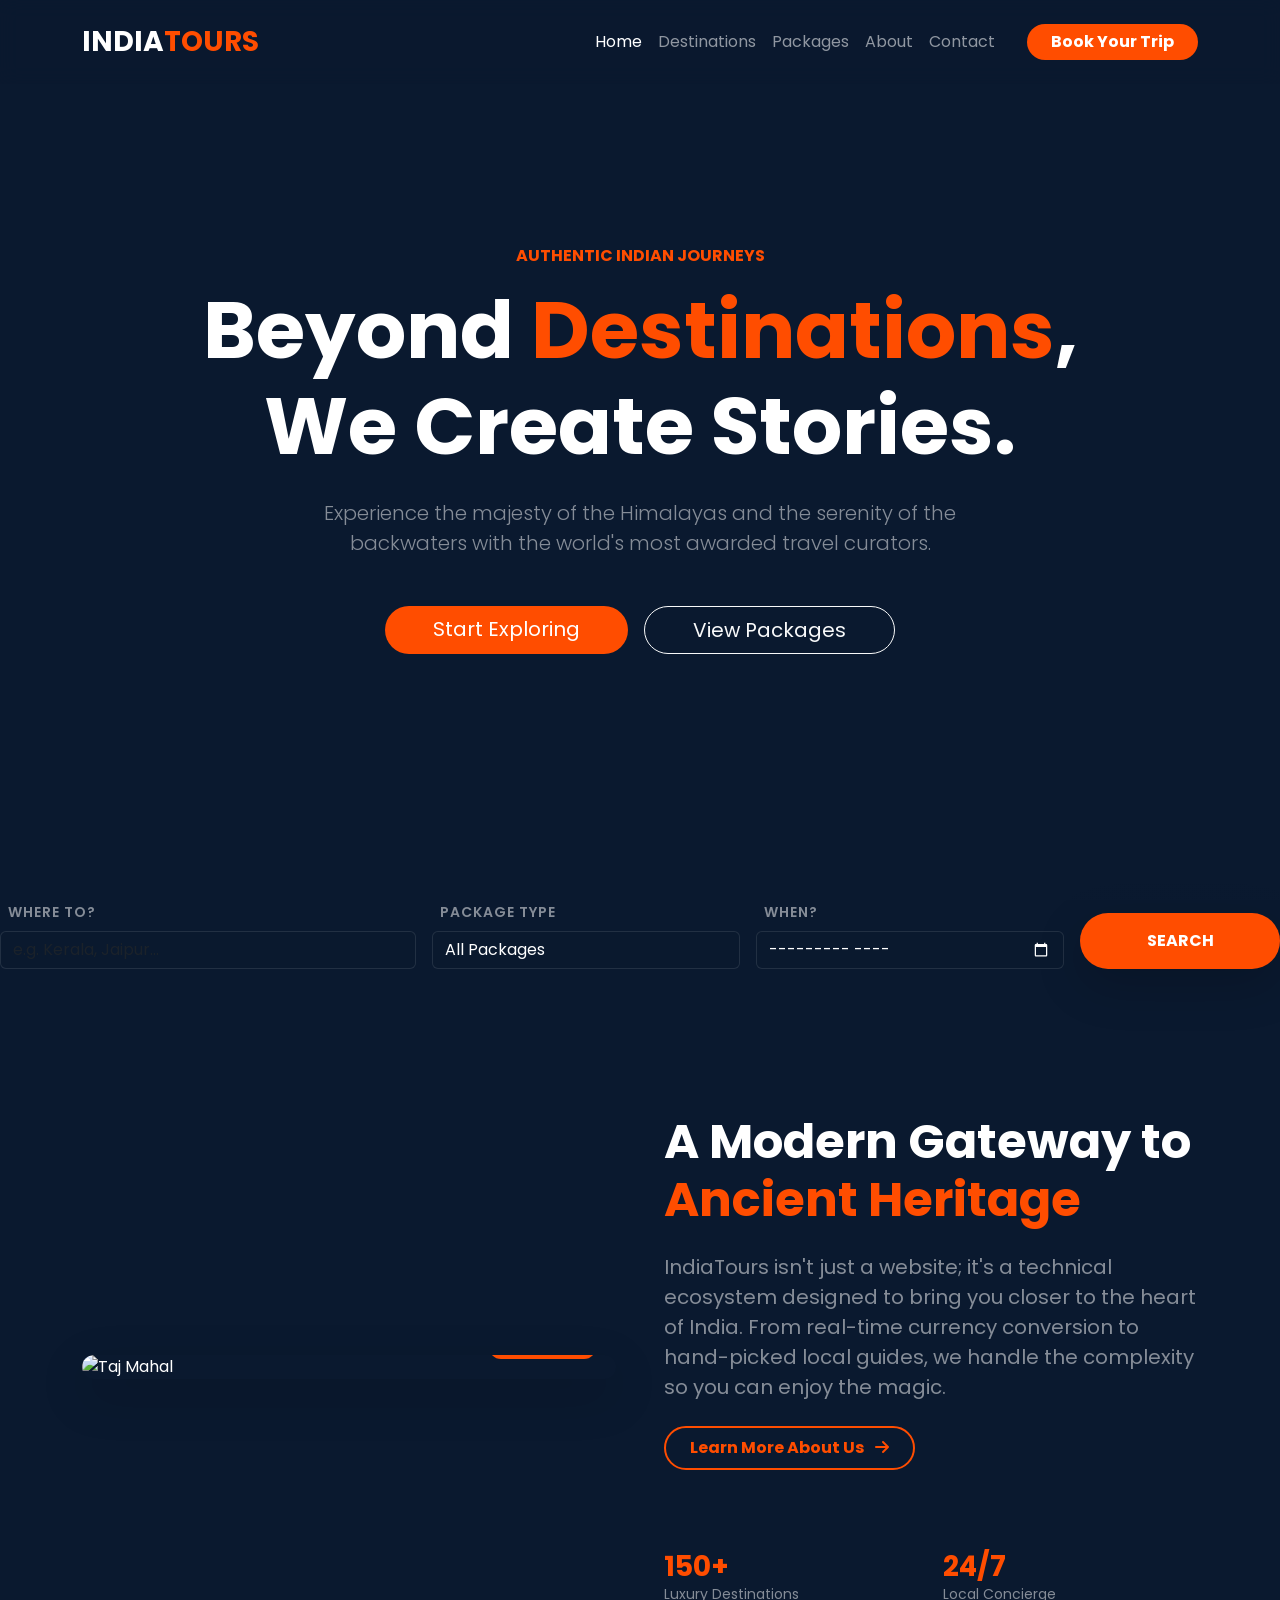
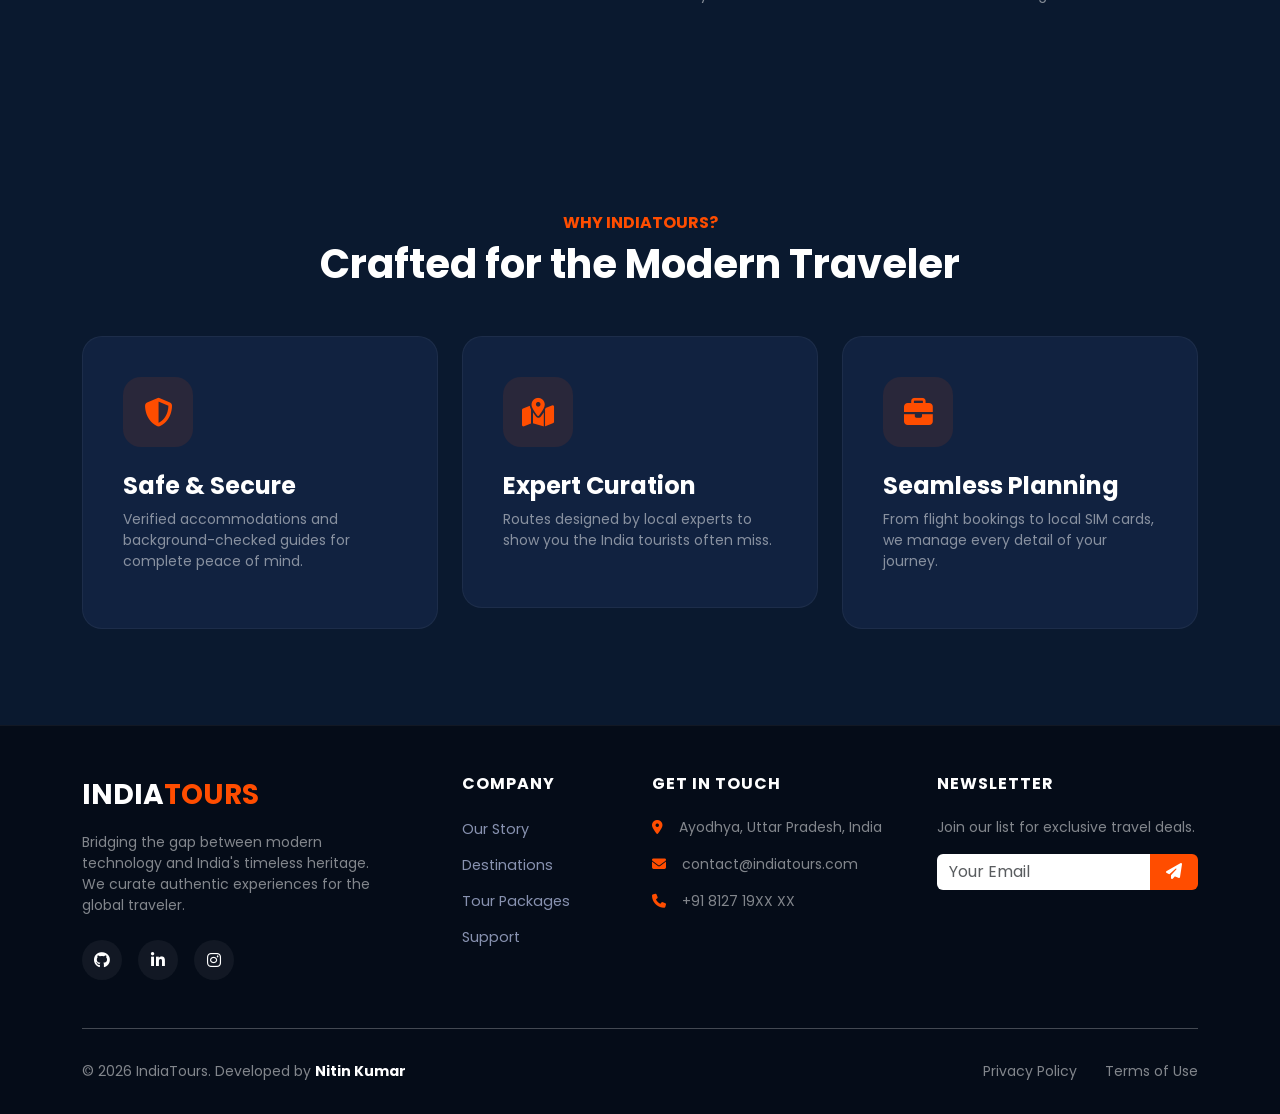
==== index.html @ 4d45d9b5 "Add files via upload" ====
<!DOCTYPE html>
<html lang="en">
<head>
    <meta charset="UTF-8">
    <meta name="viewport" content="width=device-width, initial-scale=1.0">
    <title>IndiaTours | Premium Travel Experiences</title>

    <link href="https://fonts.googleapis.com/css2?family=Poppins:wght@300;400;500;600;700&display=swap" rel="stylesheet">
    <link href="https://cdn.jsdelivr.net/npm/bootstrap@5.3.2/dist/css/bootstrap.min.css" rel="stylesheet">
    <link rel="stylesheet" href="https://cdnjs.cloudflare.com/ajax/libs/font-awesome/6.4.0/css/all.min.css">
    
    <style>
        :root {
            --navy-dark: #0a192f;
            --navy-slate: #112240;
            --orange-primary: #ff4d00;
            --text-dim: #3eac07;
        }

        body { font-family: 'Poppins', sans-serif; background-color: var(--navy-dark); color: white; overflow-x: hidden; }

        /* --- HERO SECTION REINVENTED --- */
        .hero-master {
            height: 100vh;
            background: linear-gradient(rgba(10, 25, 47, 0.7), rgba(10, 25, 47, 0.8)), 
                        url('https://images.unsplash.com/photo-1548013146-72479768bbaa?auto=format&fit=crop&w=1920&q=80') center/cover no-repeat;
            display: flex;
            align-items: center;
            position: relative;
        }

        .hero-content { z-index: 2; }
        
        .text-orange { color: var(--orange-primary) !important; }

        /* Better visibility for search text */
.search-hub input, .search-hub select {
    background: rgba(10, 25, 47, 0.8) !important;
    border: 1px solid rgba(255, 255, 255, 0.1) !important;
    color: white !important; /* Fixed the red text from previous version */
    transition: 0.3s ease;
}

.search-hub input:focus, .search-hub select:focus {
    background: var(--navy-dark) !important;
    border-color: var(--orange-primary) !important;
    box-shadow: 0 0 15px rgba(255, 77, 0, 0.2);
    outline: none;
}

/* Custom styling for the month picker icon (Chrome/Edge) */
input[type="month"]::-webkit-calendar-picker-indicator {
    filter: invert(1); /* Makes the calendar icon white */
    cursor: pointer;
}

.search-hub label {
    font-weight: 600;
    letter-spacing: 1px;
    text-transform: uppercase;
}

        /* --- INTERACTIVE CARDS --- */
        .feature-card {
            background: var(--navy-slate);
            border: 1px solid rgba(255, 255, 255, 0.05);
            border-radius: 20px;
            padding: 40px;
            transition: all 0.4s cubic-bezier(0.175, 0.885, 0.32, 1.275);
            cursor: pointer;
        }

        .feature-card:hover {
            transform: translateY(-15px);
            border-color: var(--orange-primary);
            box-shadow: 0 20px 40px rgba(0,0,0,0.3);
        }

        .icon-box {
            width: 70px; height: 70px;
            background: rgba(255, 77, 0, 0.1);
            color: var(--orange-primary);
            border-radius: 18px;
            display: flex;
            align-items: center;
            justify-content: center;
            font-size: 1.8rem;
            margin-bottom: 25px;
        }

        /* --- IMAGE MASK EFFECT --- */
        .styled-image-container {
            position: relative;
            border-radius: 30px;
            overflow: hidden;
        }
        
        .styled-image-container img {
            transition: 0.6s ease;
        }
        
        .styled-image-container:hover img {
            transform: scale(1.1);
        }

        .experience-badge {
            position: absolute;
            bottom: 20px;
            right: 20px;
            background: var(--orange-primary);
            padding: 10px 20px;
            border-radius: 12px;
            font-weight: 600;
            font-size: 0.9rem;
        }

        /* --- BUTTON CUSTOMIZATION --- */
        .btn-orange {
            background: var(--orange-primary);
            color: white;
            border: none;
            transition: 0.3s;
        }
        .btn-orange:hover {
            background: #e64500;
            transform: scale(1.05);
            color: white;
        }

        /* Animations */
        [data-reveal] {
            opacity: 0;
            transform: translateY(30px);
            transition: 1s all ease;
        }
        [data-reveal].active {
            opacity: 1;
            transform: translateY(0);
        }
    </style>
</head>

<body>

    <nav class="navbar navbar-expand-lg fixed-top navbar-dark py-3" style="background: rgba(10, 25, 47, 0.9); backdrop-filter: blur(10px);">
        <div class="container">
            <a class="navbar-brand fw-bold fs-3" href="index.html">
                INDIA<span class="text-orange">TOURS</span>
            </a>
            <button class="navbar-toggler shadow-none border-0" type="button" data-bs-toggle="collapse" data-bs-target="#navContent">
                <span class="navbar-toggler-icon"></span>
            </button>
            <div class="collapse navbar-collapse" id="navContent">
                <ul class="navbar-nav ms-auto align-items-center">
                    <li class="nav-item"><a class="nav-link active" href="index.html">Home</a></li>
                    <li class="nav-item"><a class="nav-link" href="destinations.html">Destinations</a></li>
                    <li class="nav-item"><a class="nav-link" href="packages.html">Packages</a></li>
                    <li class="nav-item"><a class="nav-link" href="about.html">About</a></li>
                    <li class="nav-item"><a class="nav-link" href="contact.html">Contact</a></li>
                    <li class="nav-item ms-lg-4">
                        <a class="btn btn-orange px-4 rounded-pill fw-bold" href="booking.html">Book Your Trip</a>
                    </li>
                </ul>
            </div>
        </div>
    </nav>

    <header class="hero-master">
        <div class="container hero-content text-center">
            <h6 class="text-orange fw-bold text-uppercase ls-3 mb-3">Authentic Indian Journeys</h6>
            <h1 class="display-1 fw-bold mb-4">Beyond <span class="text-orange">Destinations</span>,<br>We Create Stories.</h1>
            <p class="lead text-white-50 mx-auto mb-5" style="max-width: 700px;">Experience the majesty of the Himalayas and the serenity of the backwaters with the world's most awarded travel curators.</p>
            <div class="d-flex justify-content-center gap-3">
                <a href="destinations.html" class="btn btn-orange btn-lg px-5 rounded-pill">Start Exploring</a>
                <a href="packages.html" class="btn btn-outline-light btn-lg px-5 rounded-pill">View Packages</a>
            </div>
        </div>
    </header>

    <div class="search-hub">
    <div class="row g-3 align-items-end">
        <div class="col-lg-4">
            <label class="small text-white-50 mb-2 ms-2">WHERE TO?</label>
            <input type="text" id="searchDest" class="form-control" placeholder="e.g. Kerala, Jaipur...">
        </div>
        <div class="col-lg-3">
            <label class="small text-white-50 mb-2 ms-2">PACKAGE TYPE</label>
            <select id="searchPackage" class="form-select">
                <option value="all">All Packages</option>
                <option value="luxury">Luxury Wellness</option>
                <option value="adventure">Adventure Trek</option>
                <option value="heritage">Heritage Tour</option>
            </select>
        </div>
        <div class="col-lg-3">
            <label class="small text-white-50 mb-2 ms-2">WHEN?</label>
            <input type="month" id="searchDate" class="form-control">
        </div>
        <div class="col-lg-2">
            <button id="searchBtn" class="btn btn-orange w-100 py-3 rounded-pill fw-bold shadow-lg">
                <span id="btnText">SEARCH</span>
                <span id="btnLoader" class="spinner-border spinner-border-sm d-none"></span>
            </button>
        </div>
    </div>
</div>

    <section id="explore" class="py-5 mt-5">
        <div class="container py-lg-5">
            <div class="row align-items-center g-5">
                <div class="col-lg-6" data-reveal>
                    <div class="styled-image-container shadow-lg">
                        <img src="https://images.unsplash.com/photo-1524492412937-b28074a5d7da?auto=format&fit=crop&w=800&q=80" class="img-fluid" alt="Taj Mahal">
                        <div class="experience-badge">Est. 2026</div>
                    </div>
                </div>
                <div class="col-lg-6" data-reveal>
                    <h2 class="display-5 fw-bold mb-4">A Modern Gateway to <br><span class="text-orange">Ancient Heritage</span></h2>
                    <p class="text-white-50 fs-5 mb-4 leading-relaxed">IndiaTours isn't just a website; it's a technical ecosystem designed to bring you closer to the heart of India. From real-time currency conversion to hand-picked local guides, we handle the complexity so you can enjoy the magic.</p>
                    
                    <a href="about.html" class="btn btn-outline-orange px-4 py-2 rounded-pill mb-5 fw-bold" style="border: 2px solid var(--orange-primary); color: var(--orange-primary); text-decoration: none; transition: 0.3s;">
                        Learn More About Us <i class="fa-solid fa-arrow-right ms-2"></i>
                    </a>

                    <div class="row g-4 mt-2">
                        <div class="col-6">
                            <h3 class="text-orange fw-bold mb-0">150+</h3>
                            <p class="small text-white-50">Luxury Destinations</p>
                        </div>
                        <div class="col-6">
                            <h3 class="text-orange fw-bold mb-0">24/7</h3>
                            <p class="small text-white-50">Local Concierge</p>
                        </div>
                    </div>
                </div>
            </div>
        </div>
    </section>

    <section class="py-5 bg-navy-slate">
        <div class="container py-lg-5">
            <div class="text-center mb-5" data-reveal>
                <h6 class="text-orange fw-bold text-uppercase">Why IndiaTours?</h6>
                <h2 class="display-6 fw-bold">Crafted for the Modern Traveler</h2>
            </div>
            <div class="row g-4">
                <div class="col-md-4" data-reveal>
                    <div class="feature-card">
                        <div class="icon-box"><i class="fa-solid fa-shield-halved"></i></div>
                        <h4 class="fw-bold">Safe & Secure</h4>
                        <p class="text-white-50 small">Verified accommodations and background-checked guides for complete peace of mind.</p>
                    </div>
                </div>
                <div class="col-md-4" data-reveal>
                    <div class="feature-card">
                        <div class="icon-box"><i class="fa-solid fa-map-location-dot"></i></div>
                        <h4 class="fw-bold">Expert Curation</h4>
                        <p class="text-white-50 small">Routes designed by local experts to show you the India tourists often miss.</p>
                    </div>
                </div>
                <div class="col-md-4" data-reveal>
                    <div class="feature-card">
                        <div class="icon-box"><i class="fa-solid fa-briefcase"></i></div>
                        <h4 class="fw-bold">Seamless Planning</h4>
                        <p class="text-white-50 small">From flight bookings to local SIM cards, we manage every detail of your journey.</p>
                    </div>
                </div>
            </div>
        </div>
    </section>

    <footer class="pt-5 pb-3" style="background: #050c18; border-top: 1px solid rgba(255,255,255,0.05);">
        <div class="container">
            <div class="row g-4 mb-5">
                <div class="col-lg-4 col-md-6">
                    <a class="navbar-brand fw-bold fs-3 text-white mb-3 d-block" href="index.html">
                        INDIA<span class="text-orange">TOURS</span>
                    </a>
                    <p class="text-white-50 small pe-lg-5 mb-4 leading-relaxed">
                        Bridging the gap between modern technology and India's timeless heritage. We curate authentic experiences for the global traveler.
                    </p>
                    <div class="d-flex gap-3">
                        <a href="https://github.com/Nitin765kumar" target="_blank" class="footer-social-link"><i class="fa-brands fa-github"></i></a>
                        <a href="https://www.linkedin.com/in/nitinkumar25" target="_blank" class="footer-social-link"><i class="fa-brands fa-linkedin-in"></i></a>
                        <a href="https://www.instagram.com/Nitinkumar812719" target="_blank" class="footer-social-link"><i class="fa-brands fa-instagram"></i></a>
                    </div>
                </div>

                <div class="col-lg-2 col-md-6">
                    <h6 class="text-white fw-bold mb-4 text-uppercase ls-1">Company</h6>
                    <ul class="list-unstyled footer-links">
                        <li><a href="about.html">Our Story</a></li>
                        <li><a href="destinations.html">Destinations</a></li>
                        <li><a href="packages.html">Tour Packages</a></li>
                        <li><a href="contact.html">Support</a></li>
                    </ul>
                </div>

                <div class="col-lg-3 col-md-6">
                    <h6 class="text-white fw-bold mb-4 text-uppercase ls-1">Get in Touch</h6>
                    <ul class="list-unstyled text-white-50 small">
                        <li class="mb-3 d-flex align-items-center">
                            <i class="fa-solid fa-location-dot text-orange me-3"></i>
                            Ayodhya, Uttar Pradesh, India
                        </li>
                        <li class="mb-3 d-flex align-items-center">
                            <i class="fa-solid fa-envelope text-orange me-3"></i>
                            contact@indiatours.com
                        </li>
                        <li class="d-flex align-items-center">
                            <i class="fa-solid fa-phone text-orange me-3"></i>
                            +91 8127 19XX XX
                        </li>
                    </ul>
                </div>

                <div class="col-lg-3 col-md-6">
                    <h6 class="text-white fw-bold mb-4 text-uppercase ls-1">Newsletter</h6>
                    <p class="text-white-50 small mb-3">Join our list for exclusive travel deals.</p>
                    <div class="input-group">
                        <input type="email" class="form-control bg-navy-slate border-0 text-white shadow-none" placeholder="Your Email">
                        <button class="btn btn-orange px-3"><i class="fa-solid fa-paper-plane"></i></button>
                    </div>
                </div>
            </div>

            <hr class="border-white opacity-10">

            <div class="row align-items-center py-3">
                <div class="col-md-6 text-center text-md-start">
                    <p class="text-white-50 small mb-0">© 2026 IndiaTours. Developed by <span class="text-white fw-bold">Nitin Kumar</span></p>
                </div>
                <div class="col-md-6 text-center text-md-end mt-3 mt-md-0">
                    <ul class="list-inline mb-0 small">
                        <li class="list-inline-item"><a href="#" class="text-white-50 text-decoration-none me-3">Privacy Policy</a></li>
                        <li class="list-inline-item"><a href="#" class="text-white-50 text-decoration-none">Terms of Use</a></li>
                    </ul>
                </div>
            </div>
        </div>
    </footer>

    <style>
        /* Footer Specific Styles */
        .footer-links li { margin-bottom: 12px; }
        .footer-links a { 
            color: #8892b0; 
            text-decoration: none; 
            transition: 0.3s; 
            font-size: 0.9rem;
        }
        .footer-links a:hover { color: var(--orange-primary); padding-left: 5px; }

        .footer-social-link {
            width: 40px;
            height: 40px;
            background: rgba(255,255,255,0.05);
            color: white;
            display: flex;
            align-items: center;
            justify-content: center;
            border-radius: 50%;
            transition: 0.3s;
            text-decoration: none;
        }
        .footer-social-link:hover {
            background: var(--orange-primary);
            color: white;
            transform: translateY(-3px);
        }
        .ls-1 { letter-spacing: 1px; }
        
        /* New Button Hover Effect */
        .btn-outline-orange:hover {
            background: var(--orange-primary) !important;
            color: white !important;
        }
    </style>

    <script src="https://cdn.jsdelivr.net/npm/bootstrap@5.3.2/dist/js/bootstrap.bundle.min.js"></script>
    <script>
        const reveal = () => {
            const reveals = document.querySelectorAll('[data-reveal]');
            reveals.forEach(el => {
                const windowHeight = window.innerHeight;
                const elementTop = el.getBoundingClientRect().top;
                if (elementTop < windowHeight - 100) {
                    el.classList.add('active');
                }
            });
        };
        window.addEventListener('scroll', reveal);
        window.onload = reveal;

        document.getElementById('searchBtn').addEventListener('click', function() {
    // 1. Get input values
    const destination = document.getElementById('searchDest').value.trim();
    const packageType = document.getElementById('searchPackage').value;
    const travelDate = document.getElementById('searchDate').value;

    // 2. UI Feedback: Show loading state
    const btnText = document.getElementById('btnText');
    const btnLoader = document.getElementById('btnLoader');
    btnText.classList.add('d-none');
    btnLoader.classList.remove('d-none');

    // 3. Construct the URL with parameters
    // This allows destinations.html to "read" what the user wanted
    const queryParams = new URLSearchParams({
        dest: destination || 'any',
        type: packageType,
        date: travelDate || 'any'
    });

    // 4. Redirect after a small delay (to simulate a search process)
    setTimeout(() => {
        window.location.href = `destinations.html?${queryParams.toString()}`;
    }, 800);
});
    </script>
</body>
</html>
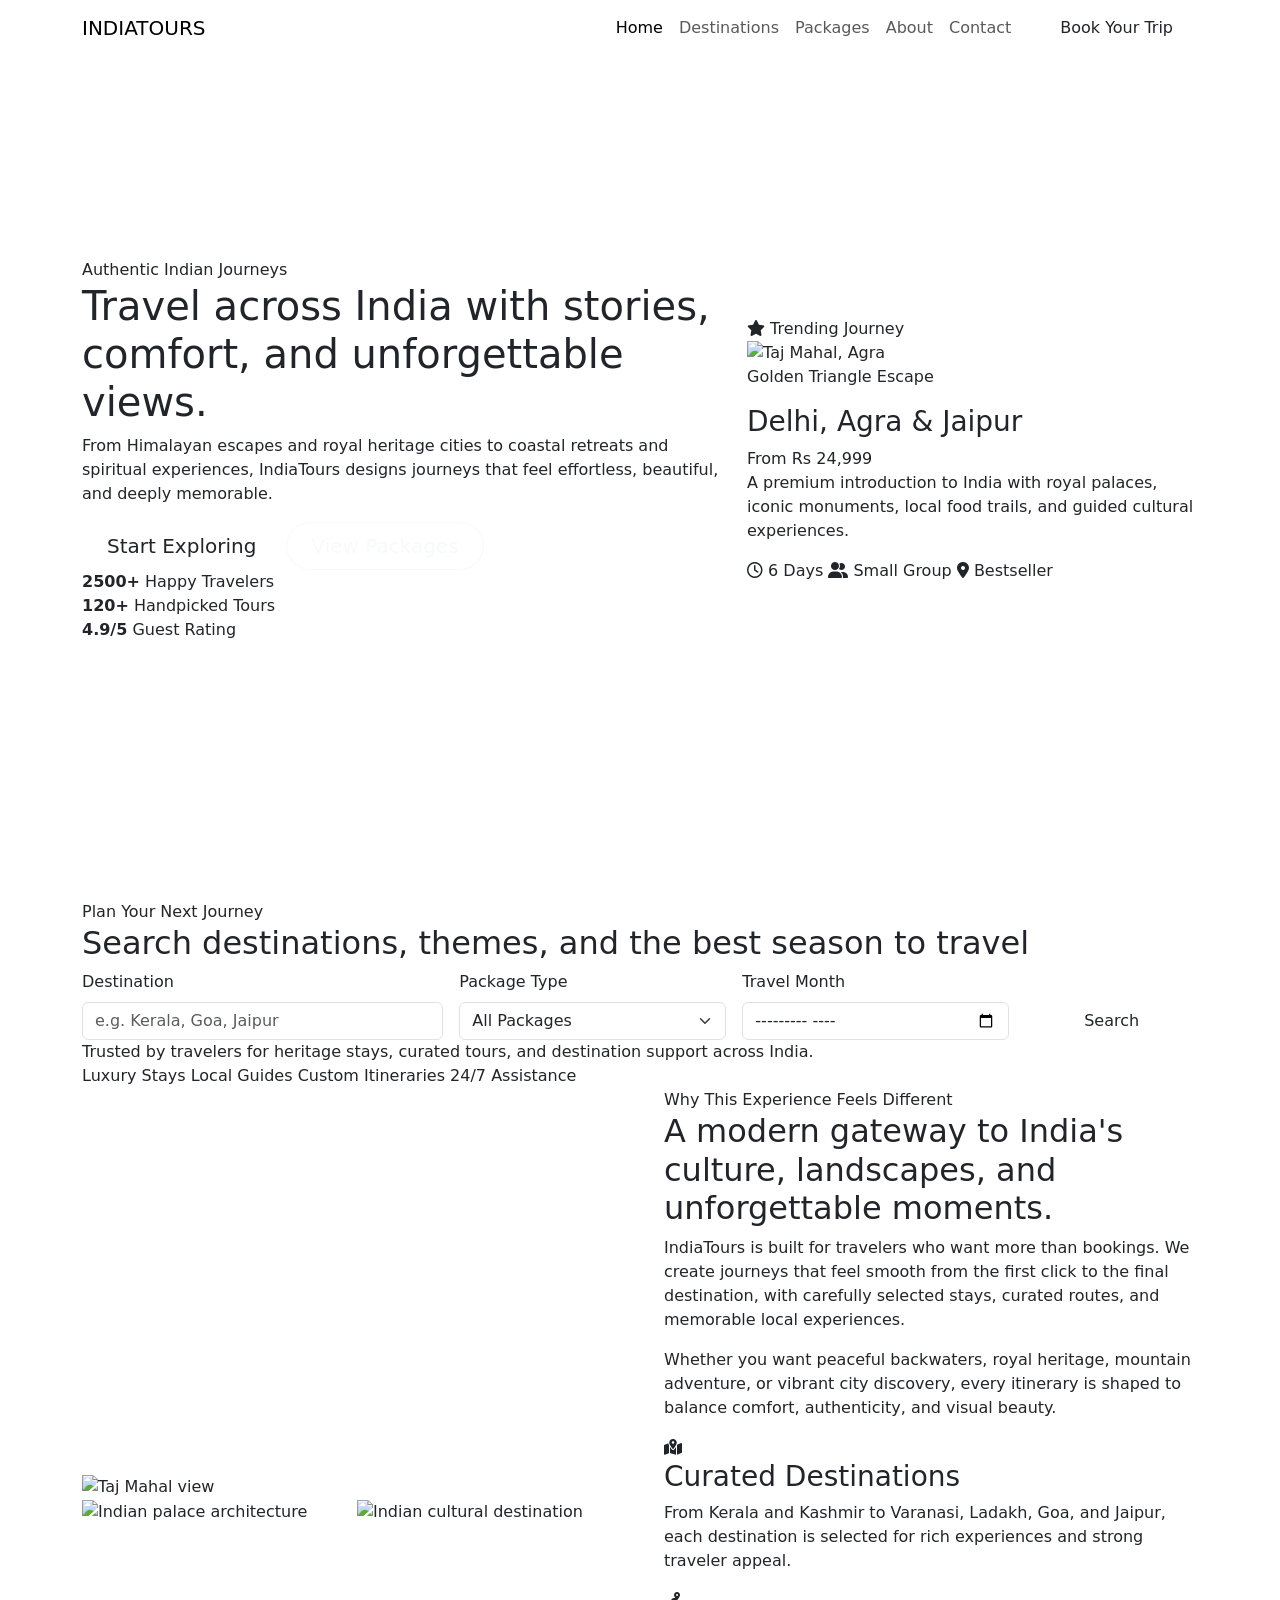
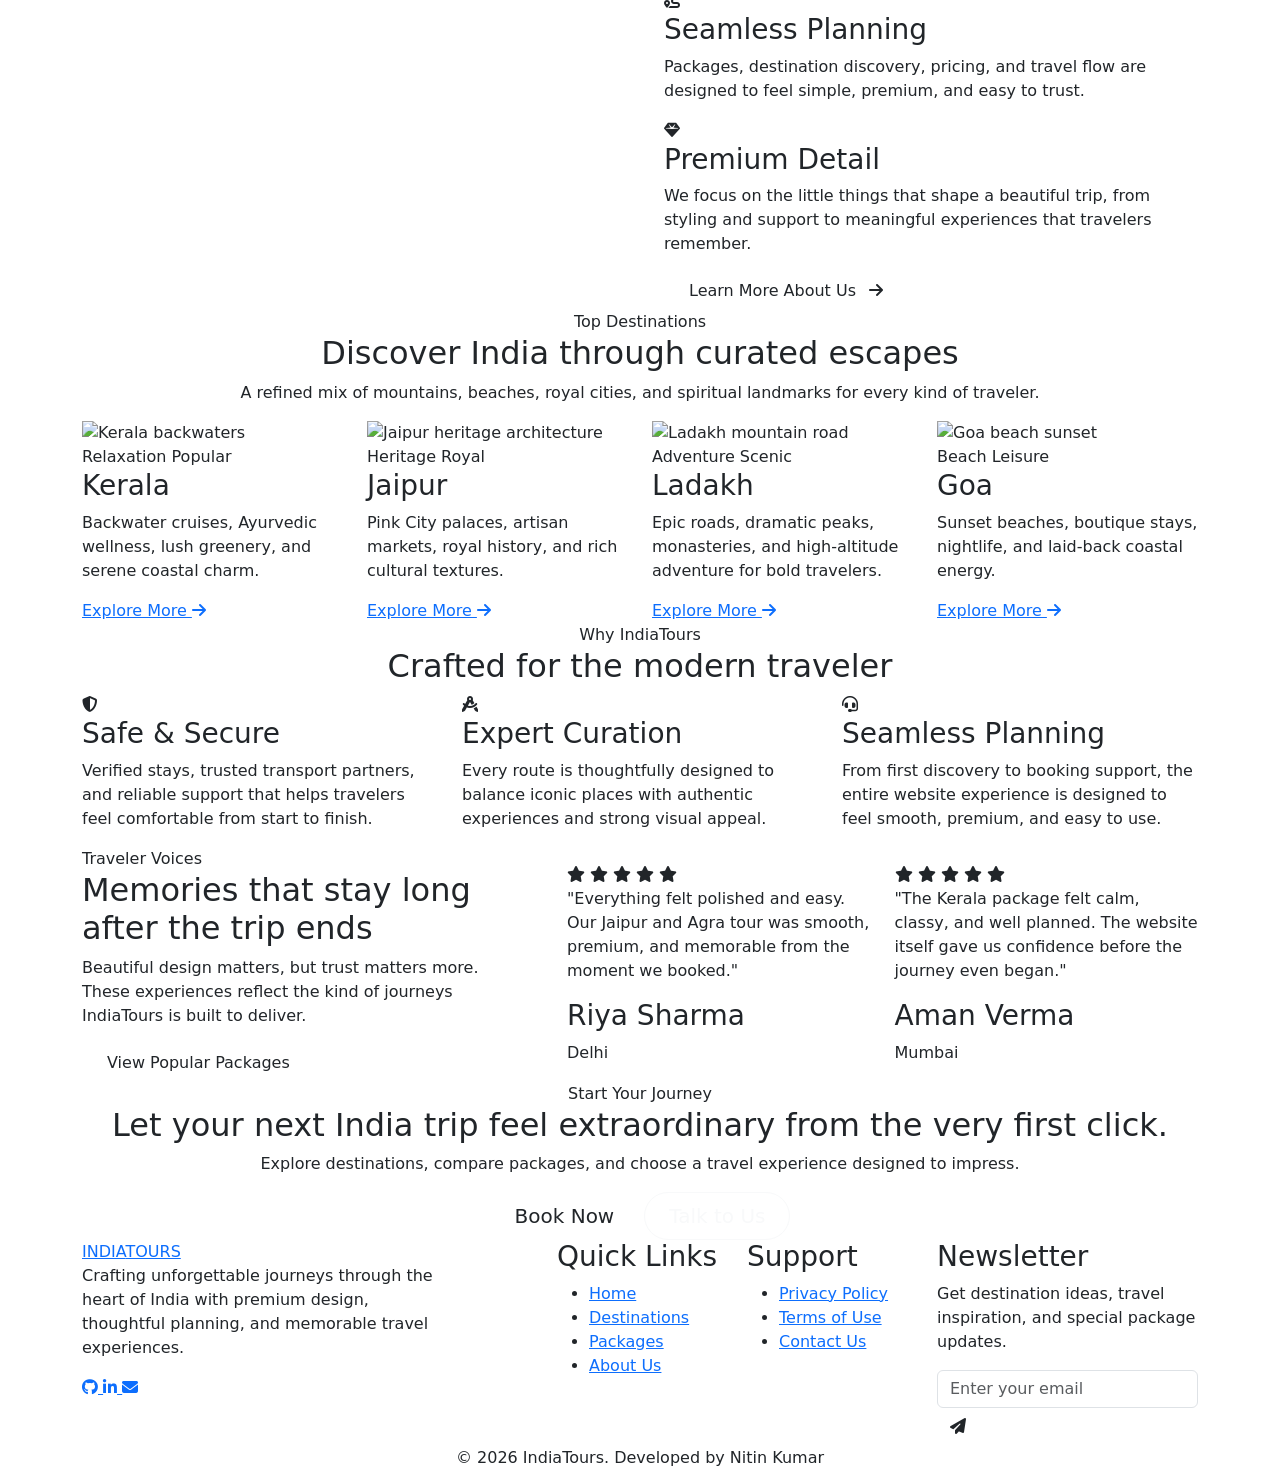
==== commit cc7d4be7: "Update index.html" ====
--- a/index.html
+++ b/index.html
@@ -5,418 +5,522 @@
     <meta name="viewport" content="width=device-width, initial-scale=1.0">
     <title>IndiaTours | Premium Travel Experiences</title>
 
-    <link href="https://fonts.googleapis.com/css2?family=Poppins:wght@300;400;500;600;700&display=swap" rel="stylesheet">
+    <link rel="preconnect" href="https://fonts.googleapis.com">
+    <link rel="preconnect" href="https://fonts.gstatic.com" crossorigin>
+    <link href="https://fonts.googleapis.com/css2?family=Poppins:wght@300;400;500;600;700;800&family=Playfair+Display:wght@600;700;800&display=swap" rel="stylesheet">
     <link href="https://cdn.jsdelivr.net/npm/bootstrap@5.3.2/dist/css/bootstrap.min.css" rel="stylesheet">
     <link rel="stylesheet" href="https://cdnjs.cloudflare.com/ajax/libs/font-awesome/6.4.0/css/all.min.css">
-    
-    <style>
-        :root {
-            --navy-dark: #0a192f;
-            --navy-slate: #112240;
-            --orange-primary: #ff4d00;
-            --text-dim: #3eac07;
-        }
-
-        body { font-family: 'Poppins', sans-serif; background-color: var(--navy-dark); color: white; overflow-x: hidden; }
-
-        /* --- HERO SECTION REINVENTED --- */
-        .hero-master {
-            height: 100vh;
-            background: linear-gradient(rgba(10, 25, 47, 0.7), rgba(10, 25, 47, 0.8)), 
-                        url('https://images.unsplash.com/photo-1548013146-72479768bbaa?auto=format&fit=crop&w=1920&q=80') center/cover no-repeat;
-            display: flex;
-            align-items: center;
-            position: relative;
-        }
-
-        .hero-content { z-index: 2; }
-        
-        .text-orange { color: var(--orange-primary) !important; }
-
-        /* Better visibility for search text */
-.search-hub input, .search-hub select {
-    background: rgba(10, 25, 47, 0.8) !important;
-    border: 1px solid rgba(255, 255, 255, 0.1) !important;
-    color: white !important; /* Fixed the red text from previous version */
-    transition: 0.3s ease;
-}
-
-.search-hub input:focus, .search-hub select:focus {
-    background: var(--navy-dark) !important;
-    border-color: var(--orange-primary) !important;
-    box-shadow: 0 0 15px rgba(255, 77, 0, 0.2);
-    outline: none;
-}
-
-/* Custom styling for the month picker icon (Chrome/Edge) */
-input[type="month"]::-webkit-calendar-picker-indicator {
-    filter: invert(1); /* Makes the calendar icon white */
-    cursor: pointer;
-}
-
-.search-hub label {
-    font-weight: 600;
-    letter-spacing: 1px;
-    text-transform: uppercase;
-}
-
-        /* --- INTERACTIVE CARDS --- */
-        .feature-card {
-            background: var(--navy-slate);
-            border: 1px solid rgba(255, 255, 255, 0.05);
-            border-radius: 20px;
-            padding: 40px;
-            transition: all 0.4s cubic-bezier(0.175, 0.885, 0.32, 1.275);
-            cursor: pointer;
-        }
-
-        .feature-card:hover {
-            transform: translateY(-15px);
-            border-color: var(--orange-primary);
-            box-shadow: 0 20px 40px rgba(0,0,0,0.3);
-        }
-
-        .icon-box {
-            width: 70px; height: 70px;
-            background: rgba(255, 77, 0, 0.1);
-            color: var(--orange-primary);
-            border-radius: 18px;
-            display: flex;
-            align-items: center;
-            justify-content: center;
-            font-size: 1.8rem;
-            margin-bottom: 25px;
-        }
-
-        /* --- IMAGE MASK EFFECT --- */
-        .styled-image-container {
-            position: relative;
-            border-radius: 30px;
-            overflow: hidden;
-        }
-        
-        .styled-image-container img {
-            transition: 0.6s ease;
-        }
-        
-        .styled-image-container:hover img {
-            transform: scale(1.1);
-        }
-
-        .experience-badge {
-            position: absolute;
-            bottom: 20px;
-            right: 20px;
-            background: var(--orange-primary);
-            padding: 10px 20px;
-            border-radius: 12px;
-            font-weight: 600;
-            font-size: 0.9rem;
-        }
-
-        /* --- BUTTON CUSTOMIZATION --- */
-        .btn-orange {
-            background: var(--orange-primary);
-            color: white;
-            border: none;
-            transition: 0.3s;
-        }
-        .btn-orange:hover {
-            background: #e64500;
-            transform: scale(1.05);
-            color: white;
-        }
-
-        /* Animations */
-        [data-reveal] {
-            opacity: 0;
-            transform: translateY(30px);
-            transition: 1s all ease;
-        }
-        [data-reveal].active {
-            opacity: 1;
-            transform: translateY(0);
-        }
-    </style>
+    <link rel="stylesheet" href="css/style.css">
 </head>
-
 <body>
 
-    <nav class="navbar navbar-expand-lg fixed-top navbar-dark py-3" style="background: rgba(10, 25, 47, 0.9); backdrop-filter: blur(10px);">
-        <div class="container">
-            <a class="navbar-brand fw-bold fs-3" href="index.html">
-                INDIA<span class="text-orange">TOURS</span>
+    <nav class="navbar navbar-expand-lg fixed-top site-navbar">
+        <div class="container">
+            <a class="navbar-brand site-brand" href="index.html">
+                <span class="brand-main">INDIA</span><span class="brand-accent">TOURS</span>
             </a>
-            <button class="navbar-toggler shadow-none border-0" type="button" data-bs-toggle="collapse" data-bs-target="#navContent">
+
+            <button class="navbar-toggler site-nav-toggle" type="button" data-bs-toggle="collapse" data-bs-target="#navContent" aria-controls="navContent" aria-expanded="false" aria-label="Toggle navigation">
                 <span class="navbar-toggler-icon"></span>
             </button>
+
             <div class="collapse navbar-collapse" id="navContent">
-                <ul class="navbar-nav ms-auto align-items-center">
+                <ul class="navbar-nav ms-auto align-items-lg-center site-nav-list">
                     <li class="nav-item"><a class="nav-link active" href="index.html">Home</a></li>
                     <li class="nav-item"><a class="nav-link" href="destinations.html">Destinations</a></li>
                     <li class="nav-item"><a class="nav-link" href="packages.html">Packages</a></li>
                     <li class="nav-item"><a class="nav-link" href="about.html">About</a></li>
                     <li class="nav-item"><a class="nav-link" href="contact.html">Contact</a></li>
-                    <li class="nav-item ms-lg-4">
-                        <a class="btn btn-orange px-4 rounded-pill fw-bold" href="booking.html">Book Your Trip</a>
+                    <li class="nav-item ms-lg-3">
+                        <a class="btn btn-brand rounded-pill px-4" href="booking.html">Book Your Trip</a>
                     </li>
                 </ul>
             </div>
         </div>
     </nav>
 
-    <header class="hero-master">
-        <div class="container hero-content text-center">
-            <h6 class="text-orange fw-bold text-uppercase ls-3 mb-3">Authentic Indian Journeys</h6>
-            <h1 class="display-1 fw-bold mb-4">Beyond <span class="text-orange">Destinations</span>,<br>We Create Stories.</h1>
-            <p class="lead text-white-50 mx-auto mb-5" style="max-width: 700px;">Experience the majesty of the Himalayas and the serenity of the backwaters with the world's most awarded travel curators.</p>
-            <div class="d-flex justify-content-center gap-3">
-                <a href="destinations.html" class="btn btn-orange btn-lg px-5 rounded-pill">Start Exploring</a>
-                <a href="packages.html" class="btn btn-outline-light btn-lg px-5 rounded-pill">View Packages</a>
+    <header class="hero-section">
+        <div class="hero-overlay"></div>
+        <div class="container position-relative">
+            <div class="row align-items-center min-vh-100 hero-content">
+                <div class="col-lg-7" data-reveal>
+                    <div class="hero-copy">
+                        <span class="section-kicker">Authentic Indian Journeys</span>
+                        <h1 class="hero-title">Travel across India with stories, comfort, and unforgettable views.</h1>
+                        <p class="hero-text">
+                            From Himalayan escapes and royal heritage cities to coastal retreats and spiritual experiences,
+                            IndiaTours designs journeys that feel effortless, beautiful, and deeply memorable.
+                        </p>
+
+                        <div class="hero-actions">
+                            <a href="destinations.html" class="btn btn-brand btn-lg rounded-pill px-4">Start Exploring</a>
+                            <a href="packages.html" class="btn btn-outline-light btn-lg rounded-pill px-4">View Packages</a>
+                        </div>
+
+                        <div class="hero-trust">
+                            <div class="trust-item">
+                                <strong>2500+</strong>
+                                <span>Happy Travelers</span>
+                            </div>
+                            <div class="trust-item">
+                                <strong>120+</strong>
+                                <span>Handpicked Tours</span>
+                            </div>
+                            <div class="trust-item">
+                                <strong>4.9/5</strong>
+                                <span>Guest Rating</span>
+                            </div>
+                        </div>
+                    </div>
+                </div>
+
+                <div class="col-lg-5" data-reveal>
+                    <div class="hero-spotlight-card">
+                        <div class="spotlight-badge">
+                            <i class="fa-solid fa-star"></i>
+                            Trending Journey
+                        </div>
+
+                        <div class="spotlight-image">
+                            <img src="https://images.unsplash.com/photo-1524492412937-b28074a5d7da?auto=format&fit=crop&w=900&q=80" alt="Taj Mahal, Agra">
+                        </div>
+
+                        <div class="spotlight-body">
+                            <div class="spotlight-top">
+                                <div>
+                                    <p class="spotlight-label">Golden Triangle Escape</p>
+                                    <h3>Delhi, Agra & Jaipur</h3>
+                                </div>
+                                <span class="spotlight-price">From Rs 24,999</span>
+                            </div>
+
+                            <p class="spotlight-text">A premium introduction to India with royal palaces, iconic monuments, local food trails, and guided cultural experiences.</p>
+
+                            <div class="spotlight-meta">
+                                <span><i class="fa-regular fa-clock"></i> 6 Days</span>
+                                <span><i class="fa-solid fa-user-group"></i> Small Group</span>
+                                <span><i class="fa-solid fa-location-dot"></i> Bestseller</span>
+                            </div>
+                        </div>
+                    </div>
+                </div>
             </div>
         </div>
     </header>
 
-    <div class="search-hub">
-    <div class="row g-3 align-items-end">
-        <div class="col-lg-4">
-            <label class="small text-white-50 mb-2 ms-2">WHERE TO?</label>
-            <input type="text" id="searchDest" class="form-control" placeholder="e.g. Kerala, Jaipur...">
-        </div>
-        <div class="col-lg-3">
-            <label class="small text-white-50 mb-2 ms-2">PACKAGE TYPE</label>
-            <select id="searchPackage" class="form-select">
-                <option value="all">All Packages</option>
-                <option value="luxury">Luxury Wellness</option>
-                <option value="adventure">Adventure Trek</option>
-                <option value="heritage">Heritage Tour</option>
-            </select>
-        </div>
-        <div class="col-lg-3">
-            <label class="small text-white-50 mb-2 ms-2">WHEN?</label>
-            <input type="month" id="searchDate" class="form-control">
-        </div>
-        <div class="col-lg-2">
-            <button id="searchBtn" class="btn btn-orange w-100 py-3 rounded-pill fw-bold shadow-lg">
-                <span id="btnText">SEARCH</span>
-                <span id="btnLoader" class="spinner-border spinner-border-sm d-none"></span>
-            </button>
+    <section class="trip-search-wrap">
+        <div class="container">
+            <div class="trip-search-card" data-reveal>
+                <div class="trip-search-head">
+                    <div>
+                        <span class="section-kicker">Plan Your Next Journey</span>
+                        <h2>Search destinations, themes, and the best season to travel</h2>
+                    </div>
+                </div>
+
+                <div class="row g-3 align-items-end">
+                    <div class="col-lg-4">
+                        <label for="searchDest" class="form-label search-label">Destination</label>
+                        <input type="text" id="searchDest" class="form-control search-control" placeholder="e.g. Kerala, Goa, Jaipur">
+                    </div>
+                    <div class="col-lg-3">
+                        <label for="searchPackage" class="form-label search-label">Package Type</label>
+                        <select id="searchPackage" class="form-select search-control">
+                            <option value="all">All Packages</option>
+                            <option value="luxury">Luxury Wellness</option>
+                            <option value="adventure">Adventure Trek</option>
+                            <option value="heritage">Heritage Tour</option>
+                        </select>
+                    </div>
+                    <div class="col-lg-3">
+                        <label for="searchDate" class="form-label search-label">Travel Month</label>
+                        <input type="month" id="searchDate" class="form-control search-control">
+                    </div>
+                    <div class="col-lg-2">
+                        <button id="searchBtn" class="btn btn-brand search-btn w-100">Search</button>
+                    </div>
+                </div>
+            </div>
+        </div>
+    </section>
+
+    <section class="partners-strip">
+        <div class="container">
+            <div class="partners-inner" data-reveal>
+                <span>Trusted by travelers for heritage stays, curated tours, and destination support across India.</span>
+                <div class="partners-list">
+                    <span>Luxury Stays</span>
+                    <span>Local Guides</span>
+                    <span>Custom Itineraries</span>
+                    <span>24/7 Assistance</span>
+                </div>
+            </div>
+        </div>
+    </section>
+
+    <section class="about-experience section-space" id="explore">
+        <div class="container">
+            <div class="row align-items-center g-5">
+                <div class="col-lg-6" data-reveal>
+                    <div class="experience-gallery">
+                        <div class="gallery-main">
+                            <img src="https://images.unsplash.com/photo-1524492412937-b28074a5d7da?auto=format&fit=crop&w=900&q=80" alt="Taj Mahal view">
+                        </div>
+                        <div class="row g-3 gallery-grid">
+                            <div class="col-6">
+                                <div class="gallery-thumb">
+                                    <img src="https://images.unsplash.com/photo-1548013146-72479768bada?auto=format&fit=crop&w=800&q=80" alt="Indian palace architecture">
+                                </div>
+                            </div>
+                            <div class="col-6">
+                                <div class="gallery-thumb">
+                                    <img src="https://images.unsplash.com/photo-1512343879784-a960bf40e7f2?auto=format&fit=crop&w=800&q=80" alt="Indian cultural destination">
+                                </div>
+                            </div>
+                        </div>
+                    </div>
+                </div>
+
+                <div class="col-lg-6" data-reveal>
+                    <span class="section-kicker">Why This Experience Feels Different</span>
+                    <h2 class="section-title">A modern gateway to India's culture, landscapes, and unforgettable moments.</h2>
+                    <p class="section-text">
+                        IndiaTours is built for travelers who want more than bookings. We create journeys that feel smooth from
+                        the first click to the final destination, with carefully selected stays, curated routes, and memorable local experiences.
+                    </p>
+                    <p class="section-text">
+                        Whether you want peaceful backwaters, royal heritage, mountain adventure, or vibrant city discovery,
+                        every itinerary is shaped to balance comfort, authenticity, and visual beauty.
+                    </p>
+
+                    <div class="experience-points">
+                        <article class="experience-point">
+                            <div class="experience-icon"><i class="fa-solid fa-map-location-dot"></i></div>
+                            <div>
+                                <h3>Curated Destinations</h3>
+                                <p>From Kerala and Kashmir to Varanasi, Ladakh, Goa, and Jaipur, each destination is selected for rich experiences and strong traveler appeal.</p>
+                            </div>
+                        </article>
+
+                        <article class="experience-point">
+                            <div class="experience-icon"><i class="fa-solid fa-route"></i></div>
+                            <div>
+                                <h3>Seamless Planning</h3>
+                                <p>Packages, destination discovery, pricing, and travel flow are designed to feel simple, premium, and easy to trust.</p>
+                            </div>
+                        </article>
+
+                        <article class="experience-point">
+                            <div class="experience-icon"><i class="fa-solid fa-gem"></i></div>
+                            <div>
+                                <h3>Premium Detail</h3>
+                                <p>We focus on the little things that shape a beautiful trip, from styling and support to meaningful experiences that travelers remember.</p>
+                            </div>
+                        </article>
+                    </div>
+
+                    <a href="about.html" class="btn btn-outline-brand rounded-pill px-4">Learn More About Us <i class="fa-solid fa-arrow-right ms-2"></i></a>
+                </div>
+            </div>
+        </div>
+    </section>
+
+    <section class="featured-destinations section-space">
+        <div class="container">
+            <div class="section-heading text-center" data-reveal>
+                <span class="section-kicker">Top Destinations</span>
+                <h2 class="section-title">Discover India through curated escapes</h2>
+                <p class="section-subtitle">A refined mix of mountains, beaches, royal cities, and spiritual landmarks for every kind of traveler.</p>
+            </div>
+
+            <div class="row g-4">
+                <div class="col-md-6 col-xl-3" data-reveal>
+                    <article class="destination-card">
+                        <div class="destination-image">
+                            <img src="img/kerala.jpg" alt="Kerala backwaters">
+                        </div>
+                        <div class="destination-body">
+                            <div class="destination-meta">
+                                <span>Relaxation</span>
+                                <span>Popular</span>
+                            </div>
+                            <h3>Kerala</h3>
+                            <p>Backwater cruises, Ayurvedic wellness, lush greenery, and serene coastal charm.</p>
+                            <a href="destinations.html" class="destination-link">Explore More <i class="fa-solid fa-arrow-right"></i></a>
+                        </div>
+                    </article>
+                </div>
+
+                <div class="col-md-6 col-xl-3" data-reveal>
+                    <article class="destination-card">
+                        <div class="destination-image">
+                            <img src="https://images.unsplash.com/photo-1599661046289-e31897846e41?auto=format&fit=crop&w=900&q=80" alt="Jaipur heritage architecture">
+                        </div>
+                        <div class="destination-body">
+                            <div class="destination-meta">
+                                <span>Heritage</span>
+                                <span>Royal</span>
+                            </div>
+                            <h3>Jaipur</h3>
+                            <p>Pink City palaces, artisan markets, royal history, and rich cultural textures.</p>
+                            <a href="destinations.html" class="destination-link">Explore More <i class="fa-solid fa-arrow-right"></i></a>
+                        </div>
+                    </article>
+                </div>
+
+                <div class="col-md-6 col-xl-3" data-reveal>
+                    <article class="destination-card">
+                        <div class="destination-image">
+                            <img src="img/ladakh.avif" alt="Ladakh mountain road">
+                        </div>
+                        <div class="destination-body">
+                            <div class="destination-meta">
+                                <span>Adventure</span>
+                                <span>Scenic</span>
+                            </div>
+                            <h3>Ladakh</h3>
+                            <p>Epic roads, dramatic peaks, monasteries, and high-altitude adventure for bold travelers.</p>
+                            <a href="destinations.html" class="destination-link">Explore More <i class="fa-solid fa-arrow-right"></i></a>
+                        </div>
+                    </article>
+                </div>
+
+                <div class="col-md-6 col-xl-3" data-reveal>
+                    <article class="destination-card">
+                        <div class="destination-image">
+                            <img src="img/goa.avif" alt="Goa beach sunset">
+                        </div>
+                        <div class="destination-body">
+                            <div class="destination-meta">
+                                <span>Beach</span>
+                                <span>Leisure</span>
+                            </div>
+                            <h3>Goa</h3>
+                            <p>Sunset beaches, boutique stays, nightlife, and laid-back coastal energy.</p>
+                            <a href="destinations.html" class="destination-link">Explore More <i class="fa-solid fa-arrow-right"></i></a>
+                        </div>
+                    </article>
+                </div>
+            </div>
+        </div>
+    </section>
+
+    <section class="why-choose section-space">
+        <div class="container">
+            <div class="section-heading text-center" data-reveal>
+                <span class="section-kicker">Why IndiaTours</span>
+                <h2 class="section-title">Crafted for the modern traveler</h2>
+            </div>
+
+            <div class="row g-4">
+                <div class="col-md-4" data-reveal>
+                    <article class="feature-card">
+                        <div class="icon-box"><i class="fa-solid fa-shield-halved"></i></div>
+                        <h3>Safe & Secure</h3>
+                        <p>Verified stays, trusted transport partners, and reliable support that helps travelers feel comfortable from start to finish.</p>
+                    </article>
+                </div>
+
+                <div class="col-md-4" data-reveal>
+                    <article class="feature-card">
+                        <div class="icon-box"><i class="fa-solid fa-compass-drafting"></i></div>
+                        <h3>Expert Curation</h3>
+                        <p>Every route is thoughtfully designed to balance iconic places with authentic experiences and strong visual appeal.</p>
+                    </article>
+                </div>
+
+                <div class="col-md-4" data-reveal>
+                    <article class="feature-card">
+                        <div class="icon-box"><i class="fa-solid fa-headset"></i></div>
+                        <h3>Seamless Planning</h3>
+                        <p>From first discovery to booking support, the entire website experience is designed to feel smooth, premium, and easy to use.</p>
+                    </article>
+                </div>
+            </div>
+        </div>
+    </section>
+
+    <section class="testimonial-section section-space">
+        <div class="container">
+            <div class="row align-items-center g-5">
+                <div class="col-lg-5" data-reveal>
+                    <span class="section-kicker">Traveler Voices</span>
+                    <h2 class="section-title">Memories that stay long after the trip ends</h2>
+                    <p class="section-text">
+                        Beautiful design matters, but trust matters more. These experiences reflect the kind of journeys IndiaTours is built to deliver.
+                    </p>
+                    <a href="packages.html" class="btn btn-brand rounded-pill px-4">View Popular Packages</a>
+                </div>
+
+                <div class="col-lg-7" data-reveal>
+                    <div class="row g-4">
+                        <div class="col-md-6">
+                            <article class="testimonial-card">
+                                <div class="testimonial-stars">
+                                    <i class="fa-solid fa-star"></i>
+                                    <i class="fa-solid fa-star"></i>
+                                    <i class="fa-solid fa-star"></i>
+                                    <i class="fa-solid fa-star"></i>
+                                    <i class="fa-solid fa-star"></i>
+                                </div>
+                                <p>"Everything felt polished and easy. Our Jaipur and Agra tour was smooth, premium, and memorable from the moment we booked."</p>
+                                <h3>Riya Sharma</h3>
+                                <span>Delhi</span>
+                            </article>
+                        </div>
+
+                        <div class="col-md-6">
+                            <article class="testimonial-card">
+                                <div class="testimonial-stars">
+                                    <i class="fa-solid fa-star"></i>
+                                    <i class="fa-solid fa-star"></i>
+                                    <i class="fa-solid fa-star"></i>
+                                    <i class="fa-solid fa-star"></i>
+                                    <i class="fa-solid fa-star"></i>
+                                </div>
+                                <p>"The Kerala package felt calm, classy, and well planned. The website itself gave us confidence before the journey even began."</p>
+                                <h3>Aman Verma</h3>
+                                <span>Mumbai</span>
+                            </article>
+                        </div>
+                    </div>
+                </div>
+            </div>
+        </div>
+    </section>
+
+    <section class="cta-section">
+        <div class="container">
+            <div class="cta-card text-center" data-reveal>
+                <span class="section-kicker">Start Your Journey</span>
+                <h2>Let your next India trip feel extraordinary from the very first click.</h2>
+                <p>Explore destinations, compare packages, and choose a travel experience designed to impress.</p>
+                <div class="cta-actions">
+                    <a href="booking.html" class="btn btn-brand btn-lg rounded-pill px-4">Book Now</a>
+                    <a href="contact.html" class="btn btn-outline-light btn-lg rounded-pill px-4">Talk to Us</a>
+                </div>
+            </div>
+        </div>
+    </section>
+
+    <footer class="main-footer">
+        <div class="container">
+            <div class="row g-4">
+                <div class="col-lg-4">
+                    <a class="footer-brand" href="index.html">
+                        <span class="brand-main">INDIA</span><span class="brand-accent">TOURS</span>
+                    </a>
+                    <p class="footer-text">
+                        Crafting unforgettable journeys through the heart of India with premium design, thoughtful planning, and memorable travel experiences.
+                    </p>
+                    <div class="social-links">
+                        <a href="https://github.com/Nitin765kumar" target="_blank" rel="noopener noreferrer" class="social-circle" aria-label="GitHub">
+                            <i class="fa-brands fa-github"></i>
+                        </a>
+                        <a href="https://www.linkedin.com/in/nitinkumar25" target="_blank" rel="noopener noreferrer" class="social-circle" aria-label="LinkedIn">
+                            <i class="fa-brands fa-linkedin-in"></i>
+                        </a>
+                        <a href="mailto:nitinkumar812719@gmail.com" class="social-circle" aria-label="Email">
+                            <i class="fa-solid fa-envelope"></i>
+                        </a>
+                    </div>
+                </div>
+
+                <div class="col-lg-2 offset-lg-1">
+                    <h3 class="footer-title">Quick Links</h3>
+                    <ul class="footer-links">
+                        <li><a href="index.html">Home</a></li>
+                        <li><a href="destinations.html">Destinations</a></li>
+                        <li><a href="packages.html">Packages</a></li>
+                        <li><a href="about.html">About Us</a></li>
+                    </ul>
+                </div>
+
+                <div class="col-lg-2">
+                    <h3 class="footer-title">Support</h3>
+                    <ul class="footer-links">
+                        <li><a href="#" data-bs-toggle="modal" data-bs-target="#privacyModal">Privacy Policy</a></li>
+                        <li><a href="#" data-bs-toggle="modal" data-bs-target="#termsModal">Terms of Use</a></li>
+                        <li><a href="contact.html">Contact Us</a></li>
+                    </ul>
+                </div>
+
+                <div class="col-lg-3">
+                    <h3 class="footer-title">Newsletter</h3>
+                    <p class="footer-text">Get destination ideas, travel inspiration, and special package updates.</p>
+                    <form class="newsletter-form" id="newsletterForm">
+                        <input type="email" id="newsletterEmail" class="form-control newsletter-input" placeholder="Enter your email">
+                        <button type="button" id="newsletterBtn" class="btn btn-brand newsletter-btn">
+                            <i class="fa-solid fa-paper-plane"></i>
+                        </button>
+                    </form>
+                </div>
+            </div>
+        </div>
+
+        <div class="bottom-bar">
+            <div class="container text-center">
+                <p class="mb-0">&copy; 2026 IndiaTours. Developed by <span>Nitin Kumar</span></p>
+            </div>
+        </div>
+    </footer>
+
+    <div class="modal fade" id="privacyModal" tabindex="-1" aria-hidden="true">
+    <div class="modal-dialog modal-dialog-centered modal-lg">
+        <div class="modal-content site-modal">
+            <div class="modal-header">
+                <h5 class="modal-title">Privacy <span class="brand-accent">Policy</span></h5>
+                <button type="button" class="btn-close btn-close-white" data-bs-dismiss="modal" aria-label="Close"></button>
+            </div>
+            <div class="modal-body">
+                <p><strong>Last Updated: April 2026</strong></p>
+                <p>At IndiaTours, we are committed to protecting your personal information and handling it responsibly. This Privacy Policy explains what information we collect, how we use it, and the choices you have when using our website and travel services.</p>
+                <p>When you make an inquiry, request a quotation, subscribe to updates, or book a tour with us, we may collect details such as your name, phone number, email address, travel preferences, booking requirements, and payment-related information. Where required for travel arrangements, we may also collect identification details provided by you for reservations, permits, or hotel check-in formalities.</p>
+                <p>We use this information to respond to your inquiries, confirm bookings, coordinate travel services with hotels, transport partners, and local operators, improve customer support, send important travel updates, and enhance the overall experience on our website. We do not sell your personal data to third parties.</p>
+                <ul>
+                    <li>Your information is shared only with trusted service partners when necessary to deliver your travel arrangements.</li>
+                    <li>We use reasonable security measures to protect booking, contact, and payment-related data.</li>
+                    <li>Cookies and analytics tools may be used to improve website performance, usability, and marketing effectiveness.</li>
+                    <li>You may contact us at any time to update, correct, or request deletion of your personal information, subject to applicable legal or booking obligations.</li>
+                </ul>
+                <p>By using our website, you agree to the collection and use of information in accordance with this policy. If you have any questions regarding privacy or data handling, please contact IndiaTours through our official support channels.</p>
+            </div>
+            <div class="modal-footer border-0">
+                <button type="button" class="btn btn-brand rounded-pill px-4" data-bs-dismiss="modal">Close</button>
+            </div>
         </div>
     </div>
 </div>
 
-    <section id="explore" class="py-5 mt-5">
-        <div class="container py-lg-5">
-            <div class="row align-items-center g-5">
-                <div class="col-lg-6" data-reveal>
-                    <div class="styled-image-container shadow-lg">
-                        <img src="https://images.unsplash.com/photo-1524492412937-b28074a5d7da?auto=format&fit=crop&w=800&q=80" class="img-fluid" alt="Taj Mahal">
-                        <div class="experience-badge">Est. 2026</div>
-                    </div>
-                </div>
-                <div class="col-lg-6" data-reveal>
-                    <h2 class="display-5 fw-bold mb-4">A Modern Gateway to <br><span class="text-orange">Ancient Heritage</span></h2>
-                    <p class="text-white-50 fs-5 mb-4 leading-relaxed">IndiaTours isn't just a website; it's a technical ecosystem designed to bring you closer to the heart of India. From real-time currency conversion to hand-picked local guides, we handle the complexity so you can enjoy the magic.</p>
-                    
-                    <a href="about.html" class="btn btn-outline-orange px-4 py-2 rounded-pill mb-5 fw-bold" style="border: 2px solid var(--orange-primary); color: var(--orange-primary); text-decoration: none; transition: 0.3s;">
-                        Learn More About Us <i class="fa-solid fa-arrow-right ms-2"></i>
-                    </a>
-
-                    <div class="row g-4 mt-2">
-                        <div class="col-6">
-                            <h3 class="text-orange fw-bold mb-0">150+</h3>
-                            <p class="small text-white-50">Luxury Destinations</p>
-                        </div>
-                        <div class="col-6">
-                            <h3 class="text-orange fw-bold mb-0">24/7</h3>
-                            <p class="small text-white-50">Local Concierge</p>
-                        </div>
-                    </div>
-                </div>
-            </div>
-        </div>
-    </section>
-
-    <section class="py-5 bg-navy-slate">
-        <div class="container py-lg-5">
-            <div class="text-center mb-5" data-reveal>
-                <h6 class="text-orange fw-bold text-uppercase">Why IndiaTours?</h6>
-                <h2 class="display-6 fw-bold">Crafted for the Modern Traveler</h2>
-            </div>
-            <div class="row g-4">
-                <div class="col-md-4" data-reveal>
-                    <div class="feature-card">
-                        <div class="icon-box"><i class="fa-solid fa-shield-halved"></i></div>
-                        <h4 class="fw-bold">Safe & Secure</h4>
-                        <p class="text-white-50 small">Verified accommodations and background-checked guides for complete peace of mind.</p>
-                    </div>
-                </div>
-                <div class="col-md-4" data-reveal>
-                    <div class="feature-card">
-                        <div class="icon-box"><i class="fa-solid fa-map-location-dot"></i></div>
-                        <h4 class="fw-bold">Expert Curation</h4>
-                        <p class="text-white-50 small">Routes designed by local experts to show you the India tourists often miss.</p>
-                    </div>
-                </div>
-                <div class="col-md-4" data-reveal>
-                    <div class="feature-card">
-                        <div class="icon-box"><i class="fa-solid fa-briefcase"></i></div>
-                        <h4 class="fw-bold">Seamless Planning</h4>
-                        <p class="text-white-50 small">From flight bookings to local SIM cards, we manage every detail of your journey.</p>
-                    </div>
-                </div>
-            </div>
-        </div>
-    </section>
-
-    <footer class="pt-5 pb-3" style="background: #050c18; border-top: 1px solid rgba(255,255,255,0.05);">
-        <div class="container">
-            <div class="row g-4 mb-5">
-                <div class="col-lg-4 col-md-6">
-                    <a class="navbar-brand fw-bold fs-3 text-white mb-3 d-block" href="index.html">
-                        INDIA<span class="text-orange">TOURS</span>
-                    </a>
-                    <p class="text-white-50 small pe-lg-5 mb-4 leading-relaxed">
-                        Bridging the gap between modern technology and India's timeless heritage. We curate authentic experiences for the global traveler.
-                    </p>
-                    <div class="d-flex gap-3">
-                        <a href="https://github.com/Nitin765kumar" target="_blank" class="footer-social-link"><i class="fa-brands fa-github"></i></a>
-                        <a href="https://www.linkedin.com/in/nitinkumar25" target="_blank" class="footer-social-link"><i class="fa-brands fa-linkedin-in"></i></a>
-                        <a href="https://www.instagram.com/Nitinkumar812719" target="_blank" class="footer-social-link"><i class="fa-brands fa-instagram"></i></a>
-                    </div>
-                </div>
-
-                <div class="col-lg-2 col-md-6">
-                    <h6 class="text-white fw-bold mb-4 text-uppercase ls-1">Company</h6>
-                    <ul class="list-unstyled footer-links">
-                        <li><a href="about.html">Our Story</a></li>
-                        <li><a href="destinations.html">Destinations</a></li>
-                        <li><a href="packages.html">Tour Packages</a></li>
-                        <li><a href="contact.html">Support</a></li>
-                    </ul>
-                </div>
-
-                <div class="col-lg-3 col-md-6">
-                    <h6 class="text-white fw-bold mb-4 text-uppercase ls-1">Get in Touch</h6>
-                    <ul class="list-unstyled text-white-50 small">
-                        <li class="mb-3 d-flex align-items-center">
-                            <i class="fa-solid fa-location-dot text-orange me-3"></i>
-                            Ayodhya, Uttar Pradesh, India
-                        </li>
-                        <li class="mb-3 d-flex align-items-center">
-                            <i class="fa-solid fa-envelope text-orange me-3"></i>
-                            contact@indiatours.com
-                        </li>
-                        <li class="d-flex align-items-center">
-                            <i class="fa-solid fa-phone text-orange me-3"></i>
-                            +91 8127 19XX XX
-                        </li>
-                    </ul>
-                </div>
-
-                <div class="col-lg-3 col-md-6">
-                    <h6 class="text-white fw-bold mb-4 text-uppercase ls-1">Newsletter</h6>
-                    <p class="text-white-50 small mb-3">Join our list for exclusive travel deals.</p>
-                    <div class="input-group">
-                        <input type="email" class="form-control bg-navy-slate border-0 text-white shadow-none" placeholder="Your Email">
-                        <button class="btn btn-orange px-3"><i class="fa-solid fa-paper-plane"></i></button>
-                    </div>
-                </div>
-            </div>
-
-            <hr class="border-white opacity-10">
-
-            <div class="row align-items-center py-3">
-                <div class="col-md-6 text-center text-md-start">
-                    <p class="text-white-50 small mb-0">© 2026 IndiaTours. Developed by <span class="text-white fw-bold">Nitin Kumar</span></p>
-                </div>
-                <div class="col-md-6 text-center text-md-end mt-3 mt-md-0">
-                    <ul class="list-inline mb-0 small">
-                        <li class="list-inline-item"><a href="#" class="text-white-50 text-decoration-none me-3">Privacy Policy</a></li>
-                        <li class="list-inline-item"><a href="#" class="text-white-50 text-decoration-none">Terms of Use</a></li>
-                    </ul>
-                </div>
-            </div>
-        </div>
-    </footer>
-
-    <style>
-        /* Footer Specific Styles */
-        .footer-links li { margin-bottom: 12px; }
-        .footer-links a { 
-            color: #8892b0; 
-            text-decoration: none; 
-            transition: 0.3s; 
-            font-size: 0.9rem;
-        }
-        .footer-links a:hover { color: var(--orange-primary); padding-left: 5px; }
-
-        .footer-social-link {
-            width: 40px;
-            height: 40px;
-            background: rgba(255,255,255,0.05);
-            color: white;
-            display: flex;
-            align-items: center;
-            justify-content: center;
-            border-radius: 50%;
-            transition: 0.3s;
-            text-decoration: none;
-        }
-        .footer-social-link:hover {
-            background: var(--orange-primary);
-            color: white;
-            transform: translateY(-3px);
-        }
-        .ls-1 { letter-spacing: 1px; }
-        
-        /* New Button Hover Effect */
-        .btn-outline-orange:hover {
-            background: var(--orange-primary) !important;
-            color: white !important;
-        }
-    </style>
+<div class="modal fade" id="termsModal" tabindex="-1" aria-hidden="true">
+    <div class="modal-dialog modal-dialog-centered modal-lg">
+        <div class="modal-content site-modal">
+            <div class="modal-header">
+                <h5 class="modal-title">Terms &amp; <span class="brand-accent">Conditions</span></h5>
+                <button type="button" class="btn-close btn-close-white" data-bs-dismiss="modal" aria-label="Close"></button>
+            </div>
+            <div class="modal-body">
+                <p>These Terms &amp; Conditions govern your use of the IndiaTours website and any travel services, packages, bookings, or inquiries made through our platform. By accessing this website or confirming a booking, you agree to comply with the terms set out below.</p>
+                <ol>
+                    <li>All itineraries, package inclusions, hotel availability, transport arrangements, and pricing are subject to confirmation at the time of booking and may change based on season, supplier availability, and destination regulations.</li>
+                    <li>A booking will be considered confirmed only after receipt of the required advance payment or full payment, as applicable to the selected travel package.</li>
+                    <li>Travelers are responsible for providing accurate personal information, valid identification, and any required travel documents needed for hotel stays, permits, flights, or other services.</li>
+                    <li>Cancellation, amendment, and refund requests are subject to the policy applicable to the specific package, hotel, transport provider, or travel season. Processing charges may apply where relevant.</li>
+                    <li>IndiaTours reserves the right to modify itineraries, accommodations, transport schedules, or sightseeing activities due to weather conditions, operational reasons, safety concerns, force majeure events, or instructions from local authorities.</li>
+                    <li>IndiaTours acts as a tour planner and service coordinator. While we work only with trusted partners, we are not liable for delays, losses, injuries, or disruptions caused by third-party providers, natural events, government actions, or circumstances beyond reasonable control.</li>
+                    <li>Guests are expected to maintain respectful conduct during the tour. We reserve the right to refuse or cancel services without refund in cases of unlawful, abusive, or unsafe behavior.</li>
+                </ol>
+                <p>We recommend that travelers review package details carefully before confirming a booking and arrange suitable travel insurance wherever necessary. Continued use of this website or our services constitutes acceptance of these Terms &amp; Conditions.</p>
+            </div>
+            <div class="modal-footer border-0">
+                <button type="button" class="btn btn-brand rounded-pill px-4" data-bs-dismiss="modal">I Accept</button>
+            </div>
+        </div>
+    </div>
+</div>
+
 
     <script src="https://cdn.jsdelivr.net/npm/bootstrap@5.3.2/dist/js/bootstrap.bundle.min.js"></script>
-    <script>
-        const reveal = () => {
-            const reveals = document.querySelectorAll('[data-reveal]');
-            reveals.forEach(el => {
-                const windowHeight = window.innerHeight;
-                const elementTop = el.getBoundingClientRect().top;
-                if (elementTop < windowHeight - 100) {
-                    el.classList.add('active');
-                }
-            });
-        };
-        window.addEventListener('scroll', reveal);
-        window.onload = reveal;
-
-        document.getElementById('searchBtn').addEventListener('click', function() {
-    // 1. Get input values
-    const destination = document.getElementById('searchDest').value.trim();
-    const packageType = document.getElementById('searchPackage').value;
-    const travelDate = document.getElementById('searchDate').value;
-
-    // 2. UI Feedback: Show loading state
-    const btnText = document.getElementById('btnText');
-    const btnLoader = document.getElementById('btnLoader');
-    btnText.classList.add('d-none');
-    btnLoader.classList.remove('d-none');
-
-    // 3. Construct the URL with parameters
-    // This allows destinations.html to "read" what the user wanted
-    const queryParams = new URLSearchParams({
-        dest: destination || 'any',
-        type: packageType,
-        date: travelDate || 'any'
-    });
-
-    // 4. Redirect after a small delay (to simulate a search process)
-    setTimeout(() => {
-        window.location.href = `destinations.html?${queryParams.toString()}`;
-    }, 800);
-});
-    </script>
+    <script src="js/script.js"></script>
 </body>
-</html>+</html>
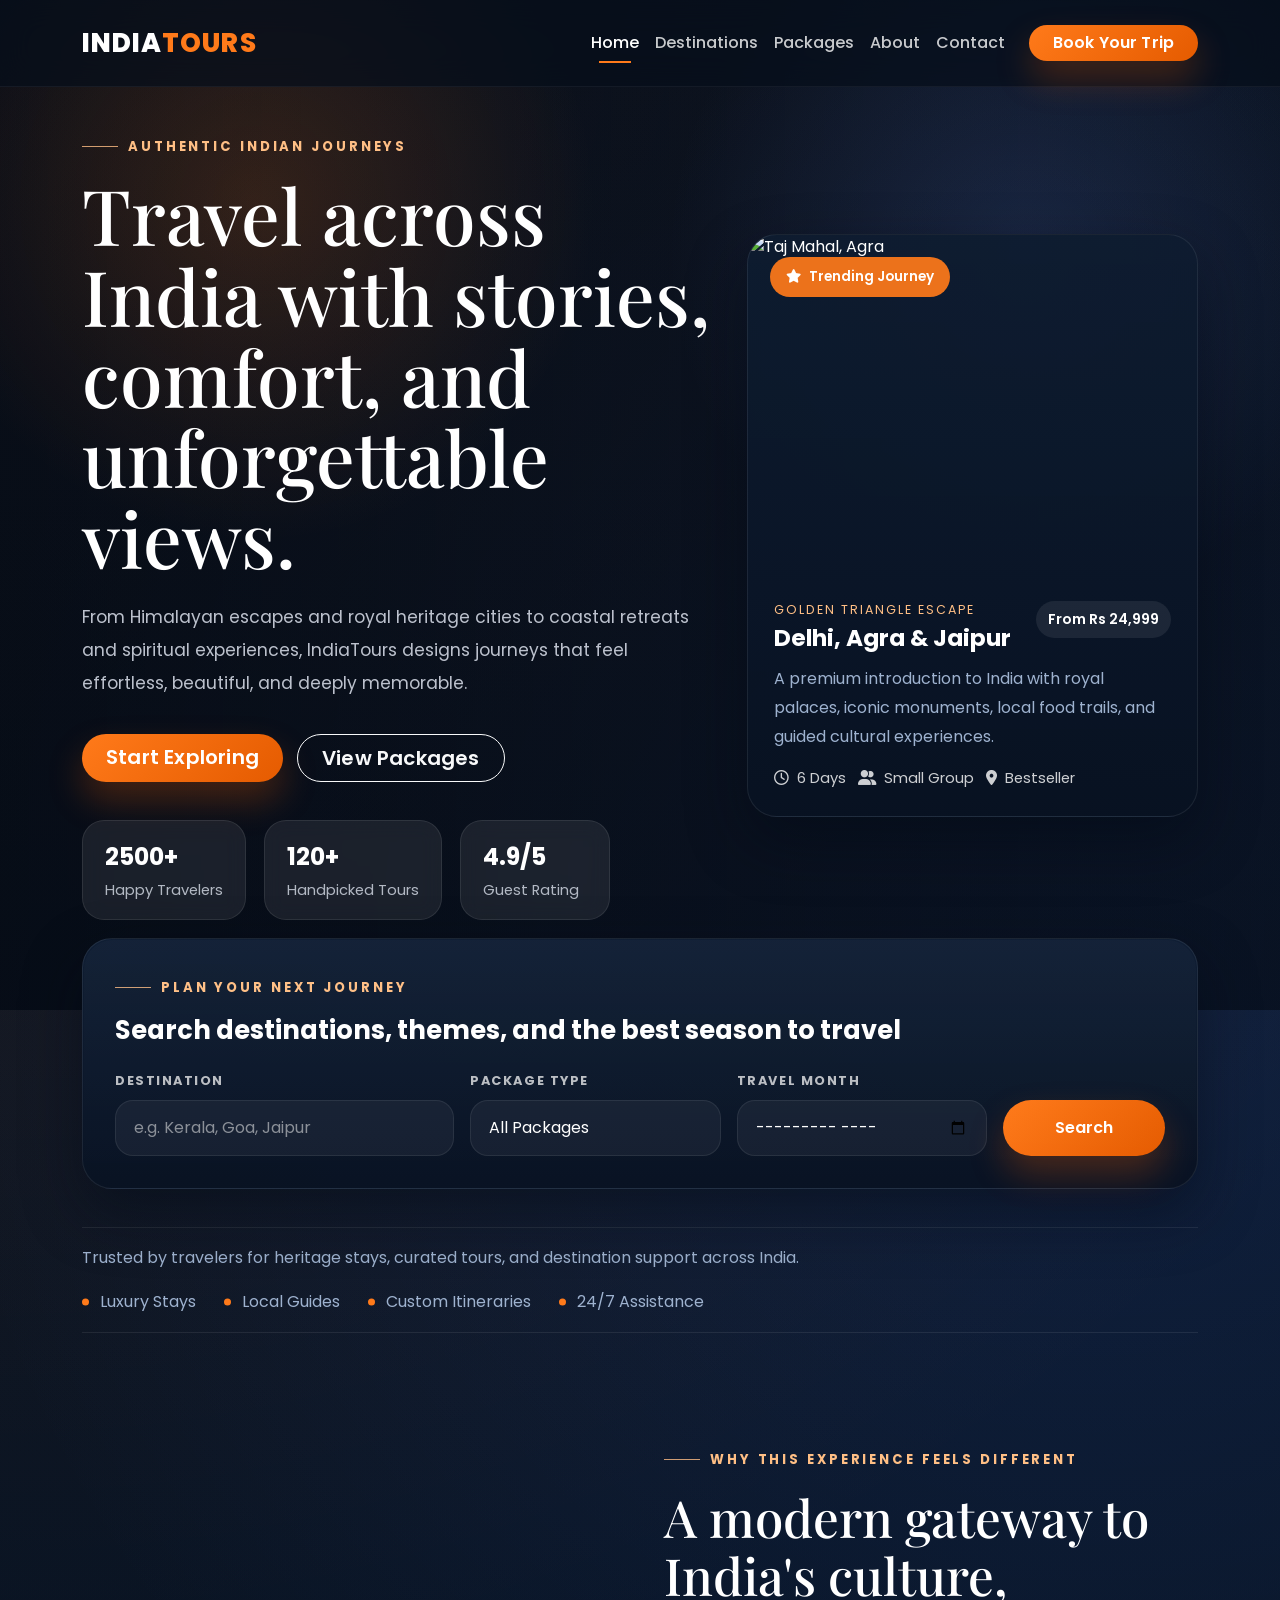
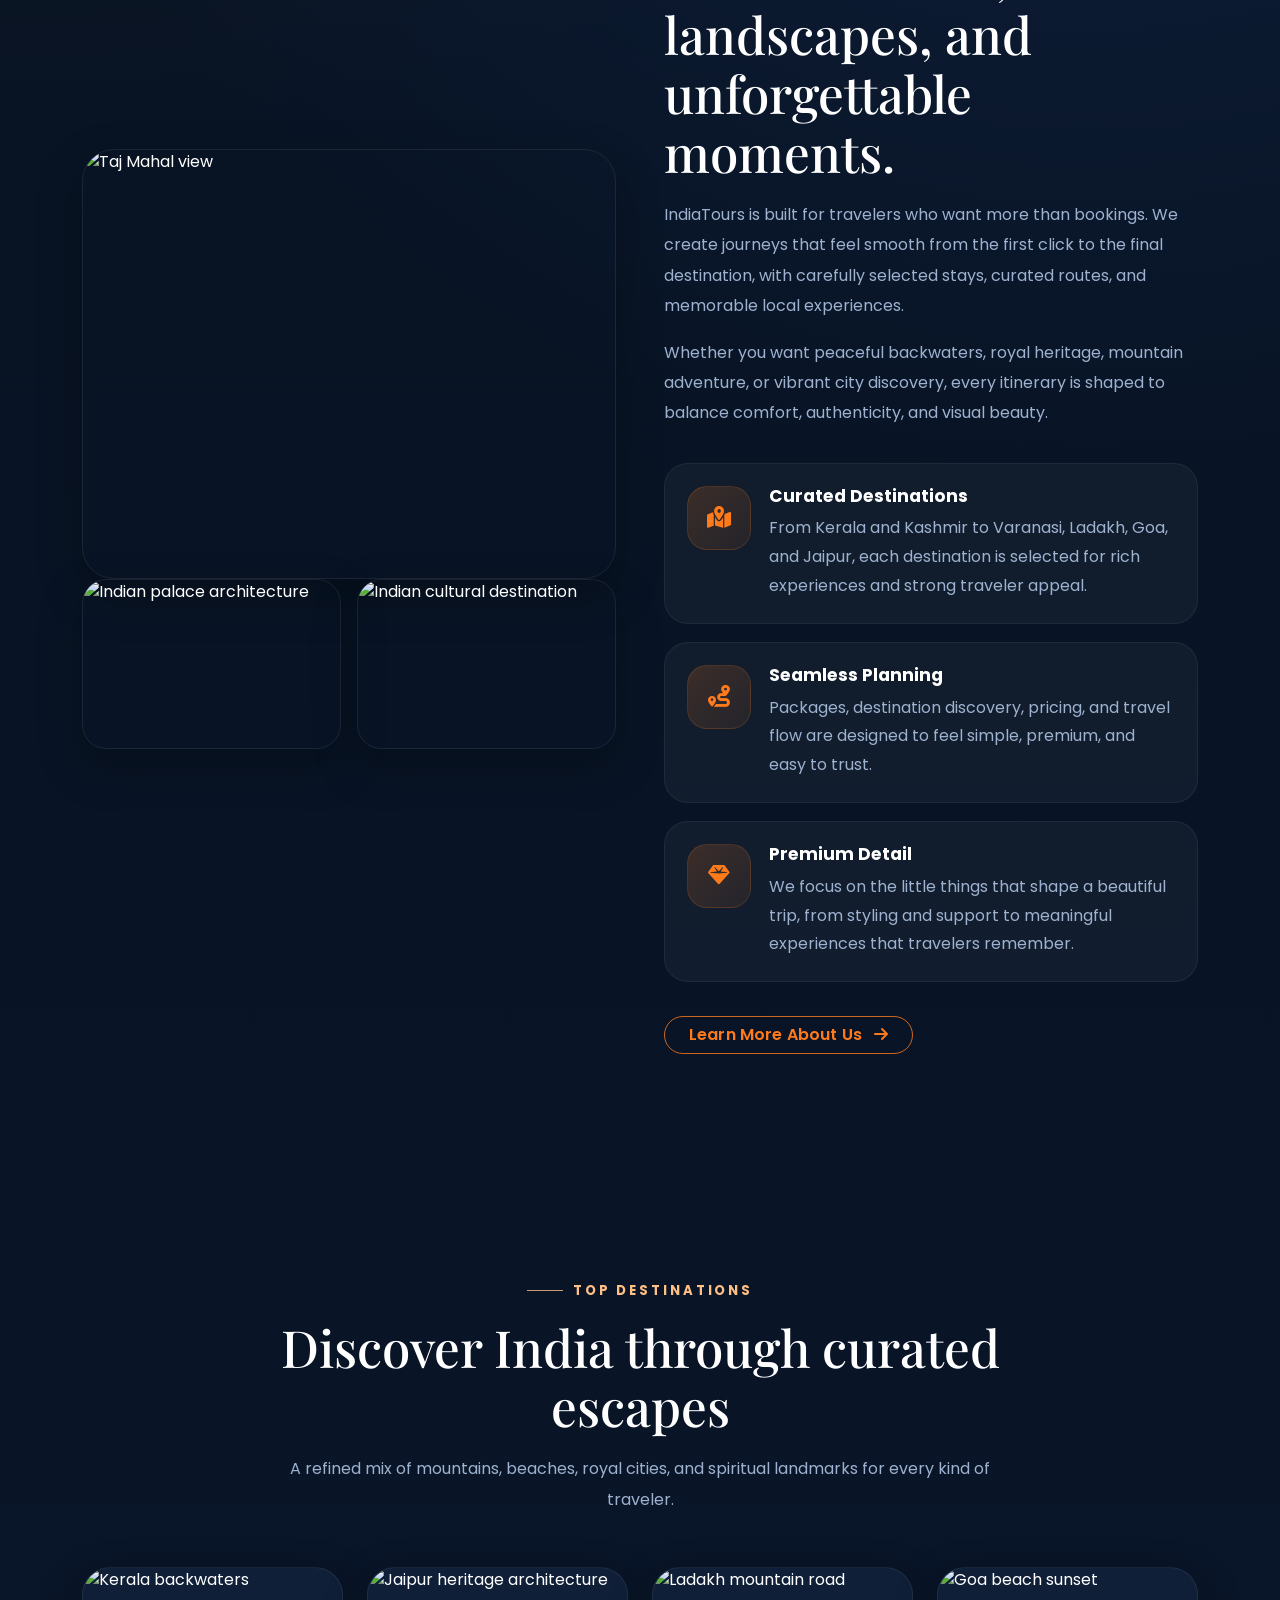
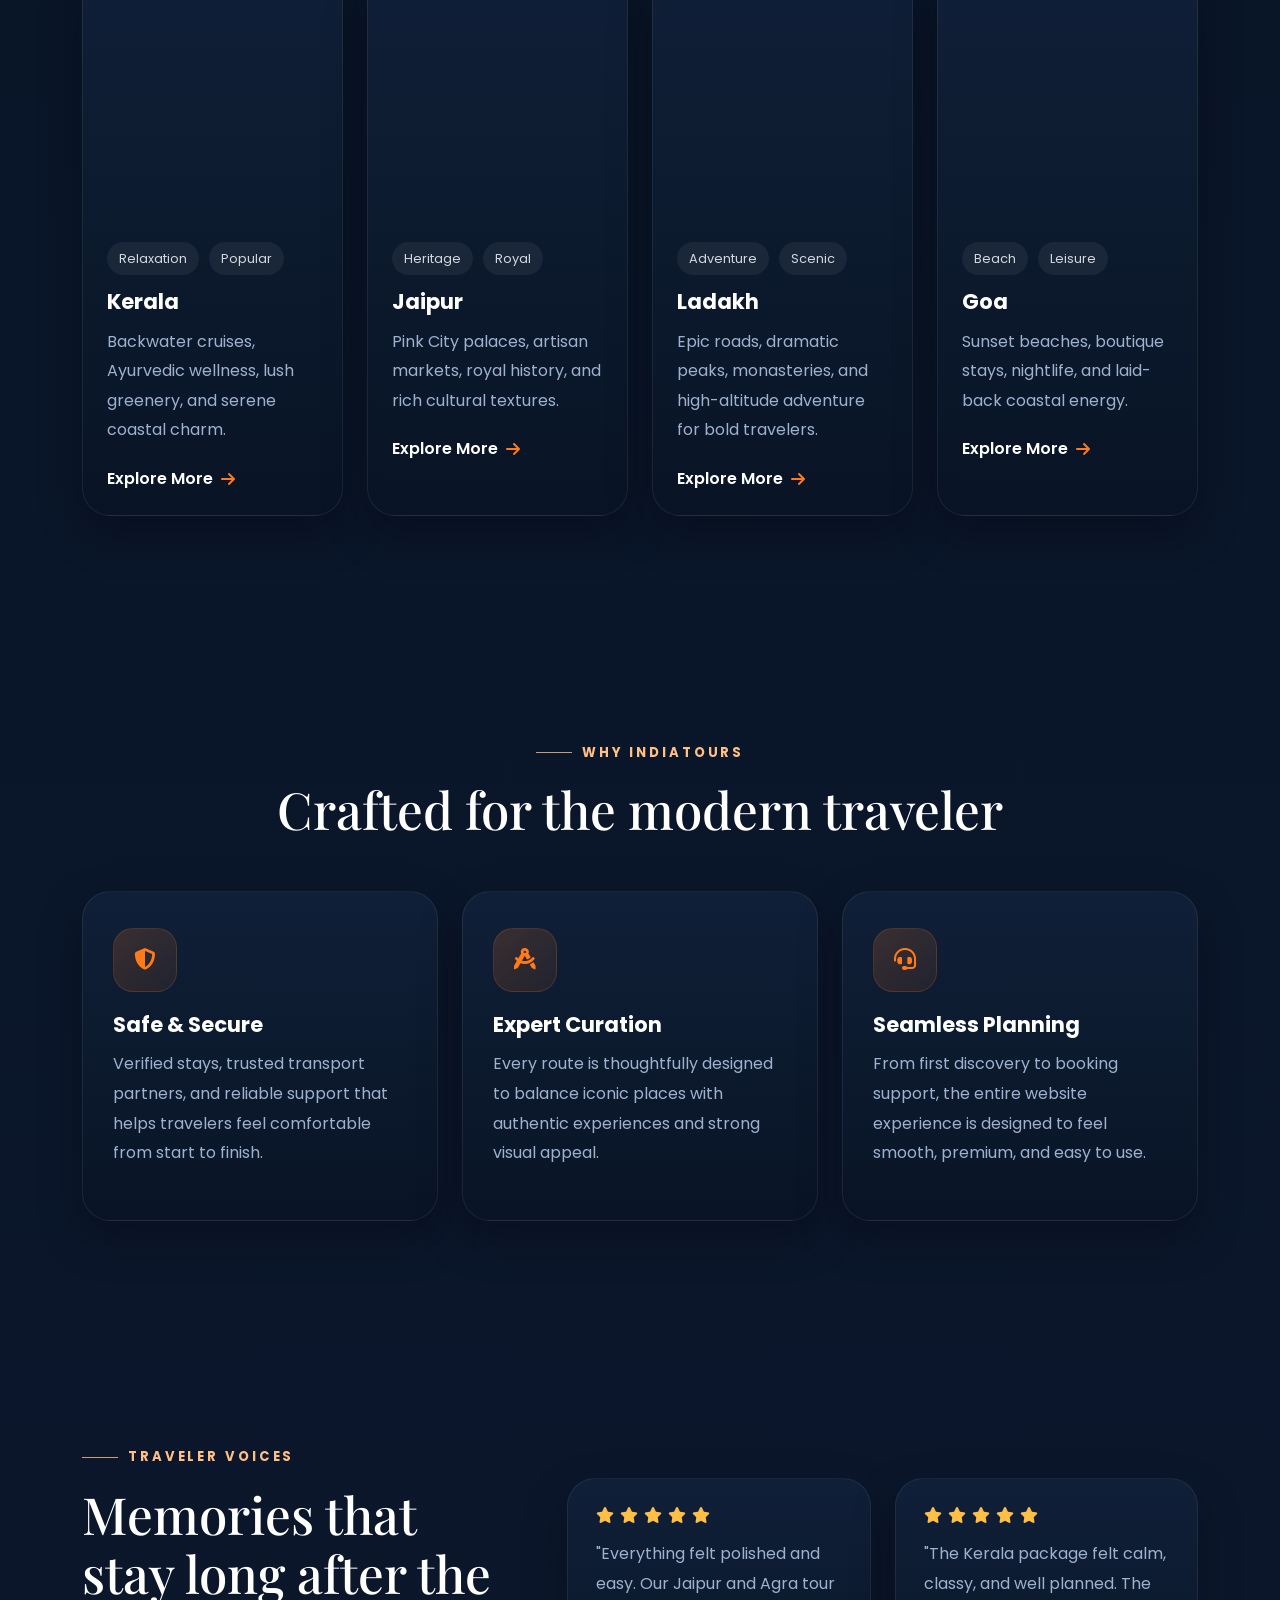
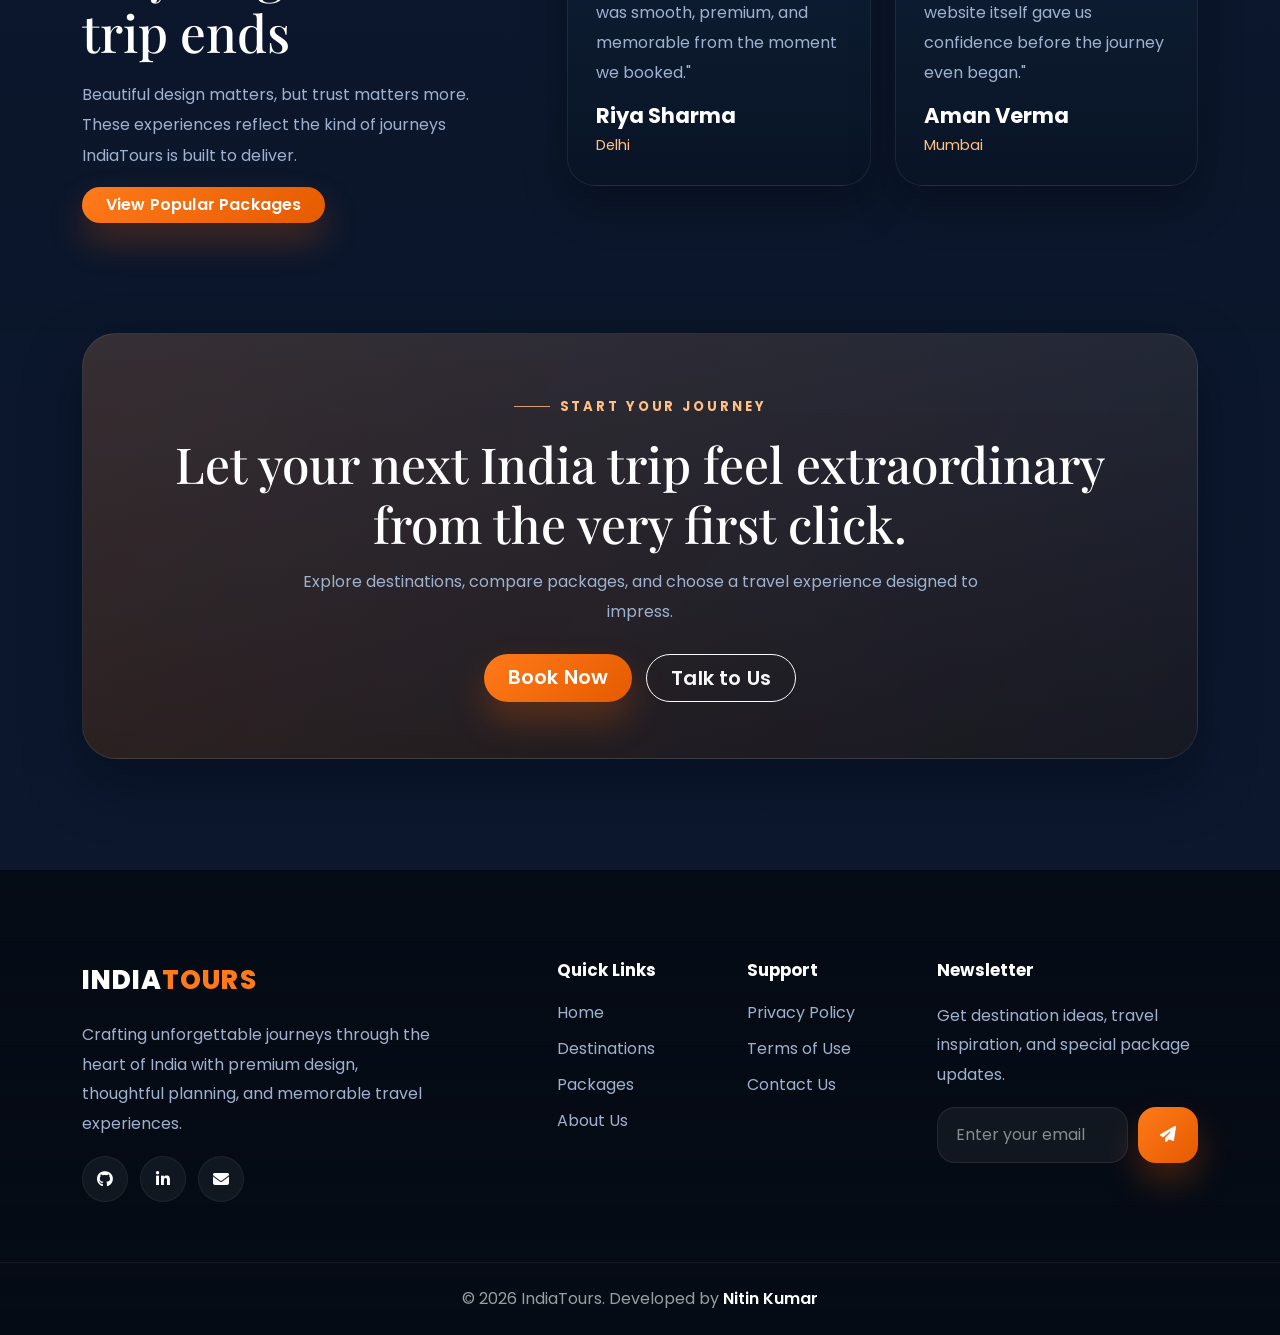
==== commit 25d08a3c: "Update index.html" ====
--- a/index.html
+++ b/index.html
@@ -10,7 +10,7 @@
     <link href="https://fonts.googleapis.com/css2?family=Poppins:wght@300;400;500;600;700;800&family=Playfair+Display:wght@600;700;800&display=swap" rel="stylesheet">
     <link href="https://cdn.jsdelivr.net/npm/bootstrap@5.3.2/dist/css/bootstrap.min.css" rel="stylesheet">
     <link rel="stylesheet" href="https://cdnjs.cloudflare.com/ajax/libs/font-awesome/6.4.0/css/all.min.css">
-    <link rel="stylesheet" href="css/style.css">
+    <link rel="stylesheet" href="style.css">
 </head>
 <body>
 
@@ -521,6 +521,6 @@
 
 
     <script src="https://cdn.jsdelivr.net/npm/bootstrap@5.3.2/dist/js/bootstrap.bundle.min.js"></script>
-    <script src="js/script.js"></script>
+    <script src="script.js"></script>
 </body>
 </html>
--- a/style.css
+++ b/style.css
@@ -0,0 +1,1348 @@
+/* ================= DESIGN SYSTEM ================= */
+:root {
+    --navy-dark: #07111f;
+    --navy-surface: #0d1b2f;
+    --navy-slate: #132540;
+    --navy-soft: #1b3357;
+    --orange-primary: #ff7a1a;
+    --orange-deep: #e55b00;
+    --sand-light: #f7efe5;
+    --white-soft: #eef4ff;
+    --slate-light: #9eb2cf;
+    --slate-muted: #7f93b2;
+    --border-soft: rgba(255, 255, 255, 0.08);
+    --shadow-soft: 0 24px 60px rgba(2, 8, 20, 0.45);
+    --shadow-card: 0 18px 45px rgba(0, 0, 0, 0.28);
+    --radius-lg: 28px;
+    --radius-md: 22px;
+    --radius-sm: 16px;
+    --transition: all 0.35s ease;
+}
+
+*,
+*::before,
+*::after {
+    box-sizing: border-box;
+}
+
+html {
+    scroll-behavior: smooth;
+}
+
+body {
+    font-family: 'Poppins', sans-serif;
+    color: #ffffff;
+    background:
+        radial-gradient(circle at top left, rgba(255, 122, 26, 0.12), transparent 28%),
+        radial-gradient(circle at 85% 15%, rgba(72, 126, 255, 0.14), transparent 22%),
+        linear-gradient(180deg, #07111f 0%, #081425 36%, #0d1830 100%);
+    overflow-x: hidden;
+    min-height: 100vh;
+}
+
+img {
+    max-width: 100%;
+    display: block;
+}
+
+a {
+    text-decoration: none;
+}
+
+section {
+    position: relative;
+}
+
+.object-fit-cover {
+    object-fit: cover;
+}
+
+.text-orange {
+    color: var(--orange-primary) !important;
+}
+
+.bg-navy-slate {
+    background: linear-gradient(180deg, rgba(19, 37, 64, 0.95), rgba(11, 24, 44, 0.98));
+}
+
+.section-space {
+    padding: 110px 0;
+}
+
+.section-kicker {
+    display: inline-flex;
+    align-items: center;
+    gap: 10px;
+    font-size: 0.82rem;
+    font-weight: 700;
+    letter-spacing: 0.22em;
+    text-transform: uppercase;
+    color: #ffbf85;
+    margin-bottom: 18px;
+}
+
+.section-kicker::before {
+    content: "";
+    width: 36px;
+    height: 1px;
+    background: rgba(255, 191, 133, 0.8);
+}
+
+.section-title {
+    font-family: 'Playfair Display', serif;
+    font-size: clamp(2rem, 4vw, 3.3rem);
+    line-height: 1.15;
+    margin-bottom: 18px;
+    color: #ffffff;
+}
+
+.section-subtitle,
+.section-text {
+    font-size: 1rem;
+    line-height: 1.9;
+    color: var(--slate-light);
+}
+
+.section-heading {
+    max-width: 760px;
+    margin: 0 auto 52px;
+}
+
+.container {
+    position: relative;
+    z-index: 2;
+}
+
+/* ================= SCROLLBAR ================= */
+::-webkit-scrollbar {
+    width: 10px;
+}
+
+::-webkit-scrollbar-track {
+    background: #06101d;
+}
+
+::-webkit-scrollbar-thumb {
+    background: linear-gradient(180deg, var(--orange-primary), #ff9e52);
+    border-radius: 30px;
+}
+
+/* ================= BUTTONS ================= */
+.btn {
+    border-radius: 999px;
+    font-weight: 600;
+    letter-spacing: 0.01em;
+    transition: var(--transition);
+}
+
+.btn-brand {
+    background: linear-gradient(135deg, var(--orange-primary), var(--orange-deep));
+    color: #ffffff;
+    border: none;
+    box-shadow: 0 18px 35px rgba(229, 91, 0, 0.28);
+}
+
+.btn-brand:hover,
+.btn-brand:focus {
+    background: linear-gradient(135deg, #ff8a34, var(--orange-primary));
+    color: #ffffff;
+    transform: translateY(-2px);
+    box-shadow: 0 22px 40px rgba(229, 91, 0, 0.35);
+}
+
+.btn-outline-brand,
+.btn-outline-orange {
+    border: 1.5px solid rgba(255, 122, 26, 0.8);
+    color: var(--orange-primary);
+    background: transparent;
+}
+
+.btn-outline-brand:hover,
+.btn-outline-brand:focus,
+.btn-outline-orange:hover,
+.btn-outline-orange:focus {
+    background: linear-gradient(135deg, var(--orange-primary), var(--orange-deep));
+    color: #ffffff;
+    border-color: transparent;
+    transform: translateY(-2px);
+    box-shadow: 0 18px 35px rgba(229, 91, 0, 0.28);
+}
+
+.btn-outline-light:hover,
+.btn-outline-light:focus {
+    color: #ffffff;
+    background: rgba(255, 255, 255, 0.12);
+    border-color: rgba(255, 255, 255, 0.75);
+}
+
+/* ================= NAVBAR ================= */
+.site-navbar {
+    padding: 18px 0;
+    background: rgba(6, 14, 27, 0.72);
+    backdrop-filter: blur(16px);
+    border-bottom: 1px solid rgba(255, 255, 255, 0.05);
+}
+
+.site-brand,
+.footer-brand {
+    display: inline-flex;
+    align-items: center;
+    font-size: 1.65rem;
+    font-weight: 800;
+    letter-spacing: 0.04em;
+    color: #ffffff;
+}
+
+.brand-main {
+    color: #ffffff;
+}
+
+.brand-accent {
+    color: var(--orange-primary);
+}
+
+.site-nav-list .nav-link {
+    color: rgba(255, 255, 255, 0.78);
+    font-weight: 500;
+    padding: 12px 16px;
+    position: relative;
+}
+
+.site-nav-list .nav-link::after {
+    content: "";
+    position: absolute;
+    left: 16px;
+    right: 16px;
+    bottom: 4px;
+    height: 2px;
+    background: var(--orange-primary);
+    transform: scaleX(0);
+    transform-origin: center;
+    transition: var(--transition);
+}
+
+.site-nav-list .nav-link:hover,
+.site-nav-list .nav-link.active {
+    color: #ffffff;
+}
+
+.site-nav-list .nav-link:hover::after,
+.site-nav-list .nav-link.active::after {
+    transform: scaleX(1);
+}
+
+.site-nav-toggle {
+    border: 1px solid rgba(255, 255, 255, 0.12);
+    padding: 9px 12px;
+}
+
+.site-nav-toggle:focus {
+    box-shadow: none;
+}
+
+/* ================= HERO ================= */
+.hero-section,
+.hero-master {
+    min-height: 100vh;
+    display: flex;
+    align-items: center;
+    position: relative;
+    overflow: hidden;
+    background:
+        linear-gradient(90deg, rgba(5, 12, 23, 0.82), rgba(8, 18, 34, 0.56)),
+        url('https://images.unsplash.com/photo-1548013146-72479768bbaa?auto=format&fit=crop&w=1920&q=80') center center / cover no-repeat;
+}
+
+.hero-section::before,
+.hero-master::before {
+    content: "";
+    position: absolute;
+    inset: 0;
+    background:
+        radial-gradient(circle at 20% 20%, rgba(255, 122, 26, 0.2), transparent 26%),
+        radial-gradient(circle at 80% 25%, rgba(105, 148, 255, 0.18), transparent 28%);
+}
+
+.hero-overlay {
+    position: absolute;
+    inset: 0;
+    background: linear-gradient(180deg, rgba(4, 10, 20, 0.1), rgba(4, 10, 20, 0.42));
+}
+
+.hero-content {
+    padding: 130px 0 90px;
+}
+
+.hero-copy {
+    max-width: 680px;
+}
+
+.hero-title {
+    font-family: 'Playfair Display', serif;
+    font-size: clamp(2.8rem, 6vw, 5.7rem);
+    line-height: 1.05;
+    margin-bottom: 24px;
+    color: #ffffff;
+}
+
+.hero-text {
+    max-width: 620px;
+    font-size: 1.08rem;
+    line-height: 1.9;
+    color: rgba(238, 244, 255, 0.78);
+    margin-bottom: 34px;
+}
+
+.hero-actions {
+    display: flex;
+    flex-wrap: wrap;
+    gap: 14px;
+    margin-bottom: 38px;
+}
+
+.hero-trust {
+    display: flex;
+    flex-wrap: wrap;
+    gap: 18px;
+}
+
+.trust-item {
+    min-width: 150px;
+    padding: 18px 22px;
+    border-radius: 22px;
+    background: rgba(255, 255, 255, 0.08);
+    border: 1px solid rgba(255, 255, 255, 0.09);
+    backdrop-filter: blur(10px);
+}
+
+.trust-item strong {
+    display: block;
+    font-size: 1.5rem;
+    font-weight: 700;
+    color: #ffffff;
+}
+
+.trust-item span {
+    display: block;
+    margin-top: 4px;
+    color: rgba(238, 244, 255, 0.72);
+    font-size: 0.92rem;
+}
+
+.hero-spotlight-card {
+    position: relative;
+    border-radius: 30px;
+    overflow: hidden;
+    background: linear-gradient(180deg, rgba(14, 28, 48, 0.94), rgba(8, 18, 34, 0.98));
+    border: 1px solid rgba(255, 255, 255, 0.08);
+    box-shadow: var(--shadow-soft);
+}
+
+.spotlight-badge {
+    position: absolute;
+    top: 22px;
+    left: 22px;
+    z-index: 2;
+    display: inline-flex;
+    align-items: center;
+    gap: 8px;
+    padding: 10px 16px;
+    border-radius: 999px;
+    background: rgba(255, 122, 26, 0.92);
+    color: #ffffff;
+    font-size: 0.85rem;
+    font-weight: 600;
+}
+
+.spotlight-image {
+    height: 340px;
+    overflow: hidden;
+}
+
+.spotlight-image img {
+    width: 100%;
+    height: 100%;
+    object-fit: cover;
+    transition: transform 0.7s ease;
+}
+
+.hero-spotlight-card:hover .spotlight-image img {
+    transform: scale(1.06);
+}
+
+.spotlight-body {
+    padding: 26px;
+}
+
+.spotlight-top {
+    display: flex;
+    justify-content: space-between;
+    gap: 16px;
+    align-items: start;
+    margin-bottom: 12px;
+}
+
+.spotlight-label {
+    margin-bottom: 6px;
+    font-size: 0.78rem;
+    text-transform: uppercase;
+    letter-spacing: 0.16em;
+    color: #ffbf85;
+}
+
+.spotlight-top h3 {
+    font-size: 1.45rem;
+    font-weight: 700;
+    margin-bottom: 0;
+}
+
+.spotlight-price {
+    white-space: nowrap;
+    padding: 8px 12px;
+    border-radius: 999px;
+    background: rgba(255, 255, 255, 0.08);
+    color: #ffffff;
+    font-size: 0.88rem;
+    font-weight: 600;
+}
+
+.spotlight-text {
+    color: var(--slate-light);
+    line-height: 1.8;
+    margin-bottom: 16px;
+}
+
+.spotlight-meta {
+    display: flex;
+    flex-wrap: wrap;
+    gap: 12px;
+}
+
+.spotlight-meta span {
+    display: inline-flex;
+    align-items: center;
+    gap: 8px;
+    color: rgba(255, 255, 255, 0.8);
+    font-size: 0.92rem;
+}
+
+/* ================= SEARCH CARD ================= */
+.trip-search-wrap {
+    margin-top: -72px;
+    z-index: 5;
+}
+
+.trip-search-card,
+.search-hub {
+    padding: 32px;
+    border-radius: 30px;
+    background: linear-gradient(180deg, rgba(16, 31, 53, 0.96), rgba(9, 19, 35, 0.98));
+    border: 1px solid rgba(255, 255, 255, 0.08);
+    box-shadow: var(--shadow-soft);
+    position: relative;
+}
+
+.trip-search-card::before,
+.search-hub::before {
+    content: "";
+    position: absolute;
+    inset: 1px;
+    border-radius: 29px;
+    background: linear-gradient(180deg, rgba(255, 255, 255, 0.02), rgba(255, 255, 255, 0));
+    pointer-events: none;
+}
+
+.trip-search-head {
+    display: flex;
+    justify-content: space-between;
+    gap: 20px;
+    margin-bottom: 22px;
+}
+
+.trip-search-head h2 {
+    font-size: clamp(1.4rem, 2vw, 2rem);
+    font-weight: 700;
+    margin: 0;
+}
+
+.search-label {
+    font-size: 0.8rem;
+    font-weight: 700;
+    letter-spacing: 0.12em;
+    text-transform: uppercase;
+    color: rgba(255, 255, 255, 0.72);
+    margin-bottom: 10px;
+}
+
+.search-control,
+.search-hub input,
+.search-hub select,
+.newsletter-input,
+.form-control,
+.form-select {
+    min-height: 56px;
+    border-radius: 18px;
+    border: 1px solid rgba(255, 255, 255, 0.08);
+    background: rgba(255, 255, 255, 0.05);
+    color: #ffffff;
+    padding: 14px 18px;
+    transition: var(--transition);
+}
+
+.search-control:focus,
+.search-hub input:focus,
+.search-hub select:focus,
+.newsletter-input:focus,
+.form-control:focus,
+.form-select:focus {
+    color: #ffffff;
+    background: rgba(255, 255, 255, 0.08);
+    border-color: rgba(255, 122, 26, 0.7);
+    box-shadow: 0 0 0 0.2rem rgba(255, 122, 26, 0.14);
+}
+
+.form-control::placeholder,
+.newsletter-input::placeholder,
+.search-control::placeholder {
+    color: rgba(255, 255, 255, 0.5);
+}
+
+.form-select option {
+    color: #ffffff;
+    background: #10213a;
+}
+
+.search-btn {
+    min-height: 56px;
+    width: 100%;
+}
+
+/* ================= PARTNERS ================= */
+.partners-strip {
+    padding: 38px 0 0;
+}
+
+.partners-inner {
+    display: flex;
+    flex-wrap: wrap;
+    justify-content: space-between;
+    gap: 20px;
+    padding: 18px 0;
+    border-top: 1px solid rgba(255, 255, 255, 0.08);
+    border-bottom: 1px solid rgba(255, 255, 255, 0.08);
+    color: var(--slate-light);
+}
+
+.partners-list {
+    display: flex;
+    flex-wrap: wrap;
+    gap: 16px 28px;
+}
+
+.partners-list span {
+    position: relative;
+    padding-left: 18px;
+}
+
+.partners-list span::before {
+    content: "";
+    position: absolute;
+    left: 0;
+    top: 50%;
+    width: 7px;
+    height: 7px;
+    border-radius: 50%;
+    transform: translateY(-50%);
+    background: var(--orange-primary);
+}
+
+/* ================= GALLERY ================= */
+.experience-gallery {
+    position: relative;
+}
+
+.gallery-main,
+.styled-image-container {
+    overflow: hidden;
+    border-radius: 32px;
+    border: 1px solid rgba(255, 255, 255, 0.08);
+    box-shadow: var(--shadow-card);
+}
+
+.gallery-main {
+    height: 430px;
+}
+
+.gallery-thumb {
+    height: 170px;
+    overflow: hidden;
+    border-radius: 24px;
+    border: 1px solid rgba(255, 255, 255, 0.08);
+    box-shadow: var(--shadow-card);
+}
+
+.gallery-main img,
+.gallery-thumb img,
+.styled-image-container img {
+    width: 100%;
+    height: 100%;
+    object-fit: cover;
+    transition: transform 0.7s ease;
+}
+
+.gallery-main:hover img,
+.gallery-thumb:hover img,
+.styled-image-container:hover img {
+    transform: scale(1.08);
+}
+
+.experience-points {
+    display: grid;
+    gap: 18px;
+    margin: 34px 0;
+}
+
+.experience-point,
+.info-card,
+.detail-card {
+    display: flex;
+    gap: 18px;
+    padding: 22px;
+    border-radius: 24px;
+    background: rgba(255, 255, 255, 0.04);
+    border: 1px solid rgba(255, 255, 255, 0.06);
+    transition: var(--transition);
+}
+
+.experience-point:hover,
+.info-card:hover,
+.detail-card:hover {
+    transform: translateY(-5px);
+    border-color: rgba(255, 122, 26, 0.28);
+    background: rgba(255, 255, 255, 0.06);
+}
+
+.experience-icon,
+.icon-box {
+    width: 64px;
+    height: 64px;
+    min-width: 64px;
+    display: inline-flex;
+    align-items: center;
+    justify-content: center;
+    border-radius: 20px;
+    background: linear-gradient(135deg, rgba(255, 122, 26, 0.18), rgba(255, 122, 26, 0.08));
+    color: var(--orange-primary);
+    font-size: 1.35rem;
+    border: 1px solid rgba(255, 122, 26, 0.16);
+    transition: var(--transition);
+}
+
+.experience-point:hover .experience-icon,
+.feature-card:hover .icon-box,
+.info-card:hover .icon-box,
+.detail-card:hover .icon-box {
+    background: linear-gradient(135deg, var(--orange-primary), var(--orange-deep));
+    color: #ffffff;
+}
+
+.experience-point h3,
+.info-card h3,
+.detail-card h3 {
+    font-size: 1.08rem;
+    font-weight: 700;
+    margin-bottom: 8px;
+}
+
+.experience-point p,
+.info-card p,
+.detail-card p {
+    margin-bottom: 0;
+    color: var(--slate-light);
+    line-height: 1.8;
+}
+
+/* ================= DESTINATION / PACKAGE CARDS ================= */
+.destination-card,
+.package-card,
+.content-card,
+.feature-card,
+.testimonial-card,
+.founder-box,
+.contact-card,
+.booking-card {
+    height: 100%;
+    border-radius: 28px;
+    background: linear-gradient(180deg, rgba(17, 33, 57, 0.92), rgba(9, 20, 37, 0.96));
+    border: 1px solid rgba(255, 255, 255, 0.07);
+    box-shadow: var(--shadow-card);
+    overflow: hidden;
+    transition: var(--transition);
+}
+
+.destination-card:hover,
+.package-card:hover,
+.content-card:hover,
+.feature-card:hover,
+.testimonial-card:hover,
+.founder-box:hover,
+.contact-card:hover,
+.booking-card:hover {
+    transform: translateY(-10px);
+    border-color: rgba(255, 122, 26, 0.3);
+    box-shadow: 0 30px 60px rgba(0, 0, 0, 0.34);
+}
+
+.destination-image,
+.package-image,
+.card-media {
+    height: 250px;
+    overflow: hidden;
+}
+
+.destination-image img,
+.package-image img,
+.card-media img {
+    width: 100%;
+    height: 100%;
+    object-fit: cover;
+    transition: transform 0.7s ease;
+}
+
+.destination-card:hover .destination-image img,
+.package-card:hover .package-image img,
+.content-card:hover .card-media img {
+    transform: scale(1.08);
+}
+
+.destination-body,
+.package-body,
+.content-card-body {
+    padding: 24px;
+}
+
+.destination-meta,
+.package-meta,
+.card-meta {
+    display: flex;
+    flex-wrap: wrap;
+    gap: 10px;
+    margin-bottom: 14px;
+}
+
+.destination-meta span,
+.package-meta span,
+.card-meta span {
+    padding: 7px 12px;
+    border-radius: 999px;
+    background: rgba(255, 255, 255, 0.06);
+    color: rgba(255, 255, 255, 0.82);
+    font-size: 0.8rem;
+}
+
+.destination-body h3,
+.package-body h3,
+.content-card-body h3,
+.feature-card h3,
+.testimonial-card h3,
+.contact-card h3,
+.booking-card h3 {
+    font-size: 1.32rem;
+    font-weight: 700;
+    margin-bottom: 12px;
+}
+
+.destination-body p,
+.package-body p,
+.content-card-body p,
+.feature-card p,
+.testimonial-card p,
+.contact-card p,
+.booking-card p {
+    color: var(--slate-light);
+    line-height: 1.85;
+}
+
+.destination-link,
+.package-link,
+.card-link {
+    display: inline-flex;
+    align-items: center;
+    gap: 8px;
+    color: #ffffff;
+    font-weight: 600;
+    margin-top: 6px;
+}
+
+.destination-link i,
+.package-link i,
+.card-link i {
+    color: var(--orange-primary);
+    transition: transform 0.3s ease;
+}
+
+.destination-link:hover,
+.package-link:hover,
+.card-link:hover {
+    color: #ffffff;
+}
+
+.destination-link:hover i,
+.package-link:hover i,
+.card-link:hover i {
+    transform: translateX(4px);
+}
+
+.package-price {
+    display: inline-flex;
+    align-items: center;
+    gap: 8px;
+    margin-top: 14px;
+    padding: 10px 16px;
+    border-radius: 999px;
+    background: rgba(255, 122, 26, 0.12);
+    color: #ffd2af;
+    font-weight: 700;
+}
+
+/* ================= FEATURE / TESTIMONIAL ================= */
+.feature-card {
+    padding: 36px 30px;
+}
+
+.feature-card .icon-box {
+    margin-bottom: 20px;
+}
+
+.testimonial-section {
+    background: linear-gradient(180deg, rgba(10, 21, 39, 0), rgba(10, 21, 39, 0.38));
+}
+
+.testimonial-card {
+    padding: 28px;
+}
+
+.testimonial-stars {
+    display: flex;
+    gap: 6px;
+    margin-bottom: 16px;
+    color: #ffbf47;
+}
+
+.testimonial-card h3 {
+    margin-bottom: 4px;
+}
+
+.testimonial-card span {
+    color: #ffbf85;
+    font-size: 0.92rem;
+}
+
+/* ================= CTA ================= */
+.cta-section {
+    padding: 0 0 110px;
+}
+
+.cta-card {
+    padding: 56px 36px;
+    border-radius: 34px;
+    background:
+        linear-gradient(120deg, rgba(255, 122, 26, 0.16), rgba(255, 122, 26, 0.06)),
+        linear-gradient(180deg, rgba(17, 33, 57, 0.95), rgba(8, 18, 34, 0.98));
+    border: 1px solid rgba(255, 255, 255, 0.08);
+    box-shadow: var(--shadow-soft);
+}
+
+.cta-card h2 {
+    font-family: 'Playfair Display', serif;
+    font-size: clamp(2rem, 4vw, 3.1rem);
+    margin-bottom: 14px;
+}
+
+.cta-card p {
+    max-width: 680px;
+    margin: 0 auto;
+    color: var(--slate-light);
+    line-height: 1.85;
+}
+
+.cta-actions {
+    display: flex;
+    justify-content: center;
+    flex-wrap: wrap;
+    gap: 14px;
+    margin-top: 28px;
+}
+
+/* ================= FOOTER ================= */
+.main-footer {
+    background:
+        linear-gradient(180deg, rgba(5, 11, 21, 0.2), rgba(5, 11, 21, 1)),
+        #050b15;
+    padding: 90px 0 0;
+    border-top: 1px solid rgba(255, 255, 255, 0.05);
+}
+
+.footer-brand {
+    margin-bottom: 20px;
+}
+
+.footer-title {
+    font-size: 1.05rem;
+    font-weight: 700;
+    margin-bottom: 20px;
+}
+
+.footer-text {
+    color: var(--slate-light);
+    line-height: 1.85;
+    margin-bottom: 18px;
+}
+
+.footer-links {
+    list-style: none;
+    padding: 0;
+    margin: 0;
+}
+
+.footer-links li + li {
+    margin-top: 12px;
+}
+
+.footer-links a {
+    color: var(--slate-light);
+    transition: var(--transition);
+}
+
+.footer-links a:hover {
+    color: #ffffff;
+    padding-left: 6px;
+}
+
+.social-links {
+    display: flex;
+    flex-wrap: wrap;
+    gap: 12px;
+}
+
+.social-circle {
+    width: 46px;
+    height: 46px;
+    border-radius: 50%;
+    display: inline-flex;
+    align-items: center;
+    justify-content: center;
+    background: rgba(255, 255, 255, 0.05);
+    border: 1px solid rgba(255, 255, 255, 0.06);
+    color: #ffffff;
+    transition: var(--transition);
+}
+
+.social-circle:hover {
+    transform: translateY(-4px);
+    background: linear-gradient(135deg, var(--orange-primary), var(--orange-deep));
+    color: #ffffff;
+}
+
+.newsletter-form {
+    display: flex;
+    gap: 10px;
+}
+
+.newsletter-input {
+    flex: 1;
+}
+
+.newsletter-btn {
+    min-width: 60px;
+    min-height: 56px;
+    border-radius: 18px;
+}
+
+.bottom-bar {
+    margin-top: 60px;
+    padding: 24px 0;
+    border-top: 1px solid rgba(255, 255, 255, 0.06);
+}
+
+.bottom-bar p {
+    color: rgba(255, 255, 255, 0.6);
+}
+
+.bottom-bar span {
+    color: #ffffff;
+    font-weight: 600;
+}
+
+/* ================= MODAL ================= */
+.site-modal,
+.modal-content {
+    border-radius: 28px;
+    background: linear-gradient(180deg, rgba(17, 33, 57, 0.98), rgba(9, 20, 37, 1));
+    color: #ffffff;
+    border: 1px solid rgba(255, 122, 26, 0.28);
+    box-shadow: var(--shadow-soft);
+}
+
+.modal-header,
+.modal-footer {
+    border-color: rgba(255, 255, 255, 0.08);
+    padding: 22px 26px;
+}
+
+.modal-title {
+    font-size: 1.4rem;
+    font-weight: 700;
+}
+
+.modal-body {
+    padding: 8px 26px 10px;
+    color: var(--slate-light);
+    line-height: 1.9;
+}
+
+.modal-body strong {
+    color: #ffffff;
+}
+
+.modal-backdrop.show {
+    opacity: 0.82;
+}
+
+.btn-close {
+    filter: invert(1);
+    opacity: 0.9;
+}
+
+/* ================= GENERIC INNER PAGES ================= */
+.page-hero,
+.inner-hero,
+.subpage-hero {
+    padding: 170px 0 90px;
+    background:
+        linear-gradient(90deg, rgba(5, 12, 23, 0.88), rgba(8, 18, 34, 0.64)),
+        url('https://images.unsplash.com/photo-1506461883276-594a12b11cf3?auto=format&fit=crop&w=1800&q=80') center center / cover no-repeat;
+    position: relative;
+    overflow: hidden;
+}
+
+.page-hero::before,
+.inner-hero::before,
+.subpage-hero::before {
+    content: "";
+    position: absolute;
+    inset: 0;
+    background:
+        radial-gradient(circle at 15% 20%, rgba(255, 122, 26, 0.18), transparent 24%),
+        radial-gradient(circle at 85% 20%, rgba(93, 132, 255, 0.18), transparent 22%);
+}
+
+.page-title {
+    font-family: 'Playfair Display', serif;
+    font-size: clamp(2.6rem, 5vw, 4.3rem);
+    margin-bottom: 14px;
+}
+
+.page-subtitle {
+    max-width: 720px;
+    color: rgba(238, 244, 255, 0.78);
+    line-height: 1.9;
+    font-size: 1.04rem;
+}
+
+.glass-panel,
+.content-card,
+.contact-card,
+.booking-card {
+    padding: 28px;
+}
+
+.stats-grid {
+    display: grid;
+    grid-template-columns: repeat(4, minmax(0, 1fr));
+    gap: 20px;
+}
+
+.stat-card {
+    padding: 24px;
+    border-radius: 24px;
+    text-align: center;
+    background: linear-gradient(180deg, rgba(17, 33, 57, 0.92), rgba(9, 20, 37, 0.96));
+    border: 1px solid rgba(255, 255, 255, 0.07);
+    box-shadow: var(--shadow-card);
+}
+
+.stat-card h3 {
+    font-size: 2rem;
+    font-weight: 700;
+    margin-bottom: 8px;
+    color: #ffffff;
+}
+
+.stat-card p {
+    margin: 0;
+    color: var(--slate-light);
+}
+
+.package-badges,
+.tag-list {
+    display: flex;
+    flex-wrap: wrap;
+    gap: 10px;
+}
+
+.package-badges span,
+.tag-list span {
+    padding: 8px 12px;
+    border-radius: 999px;
+    background: rgba(255, 255, 255, 0.06);
+    color: rgba(255, 255, 255, 0.82);
+    font-size: 0.82rem;
+}
+
+.contact-list,
+.info-list {
+    list-style: none;
+    padding: 0;
+    margin: 0;
+}
+
+.contact-list li,
+.info-list li {
+    display: flex;
+    gap: 14px;
+    align-items: flex-start;
+    color: var(--slate-light);
+    line-height: 1.8;
+}
+
+.contact-list li + li,
+.info-list li + li {
+    margin-top: 16px;
+}
+
+.contact-list i,
+.info-list i {
+    color: var(--orange-primary);
+    margin-top: 4px;
+}
+
+/* ================= TABLE / PRICING ================= */
+.table-dark-theme,
+table {
+    color: #ffffff;
+}
+
+.table-dark-theme thead,
+table thead {
+    background: rgba(255, 255, 255, 0.04);
+}
+
+.table-dark-theme th,
+.table-dark-theme td,
+table th,
+table td {
+    border-color: rgba(255, 255, 255, 0.08);
+    padding: 16px;
+    vertical-align: middle;
+}
+
+/* ================= FOUNDER / TEAM ================= */
+.founder-box {
+    position: relative;
+    backdrop-filter: blur(12px);
+}
+
+.founder-box::before {
+    content: "";
+    position: absolute;
+    inset: 0;
+    background: linear-gradient(120deg, transparent, rgba(255, 122, 26, 0.1), transparent);
+    opacity: 0;
+    transition: var(--transition);
+}
+
+.founder-box:hover::before {
+    opacity: 1;
+}
+
+/* ================= FORMS ================= */
+textarea.form-control {
+    min-height: 150px;
+    resize: vertical;
+}
+
+label {
+    color: rgba(255, 255, 255, 0.82);
+    font-weight: 500;
+}
+
+/* ================= REVEAL ANIMATION ================= */
+[data-reveal] {
+    opacity: 0;
+    transform: translateY(34px);
+    transition: opacity 0.8s ease, transform 0.8s ease;
+}
+
+[data-reveal].active {
+    opacity: 1;
+    transform: translateY(0);
+}
+
+/* ================= RESPONSIVE ================= */
+@media (max-width: 1199.98px) {
+    .hero-content {
+        padding: 150px 0 90px;
+    }
+
+    .stats-grid {
+        grid-template-columns: repeat(2, minmax(0, 1fr));
+    }
+}
+
+@media (max-width: 991.98px) {
+    .section-space {
+        padding: 90px 0;
+    }
+
+    .site-navbar {
+        padding: 14px 0;
+    }
+
+    .site-nav-list {
+        padding-top: 14px;
+        gap: 6px;
+    }
+
+    .site-nav-list .nav-link {
+        padding-left: 0;
+        padding-right: 0;
+    }
+
+    .hero-section,
+    .hero-master {
+        min-height: auto;
+    }
+
+    .hero-title {
+        font-size: clamp(2.4rem, 8vw, 4rem);
+    }
+
+    .hero-spotlight-card {
+        margin-top: 18px;
+    }
+
+    .trip-search-wrap {
+        margin-top: -46px;
+    }
+
+    .trip-search-card,
+    .search-hub,
+    .cta-card {
+        padding: 28px;
+    }
+
+    .gallery-main {
+        height: 360px;
+    }
+
+    .page-hero,
+    .inner-hero,
+    .subpage-hero {
+        padding: 150px 0 80px;
+    }
+}
+
+@media (max-width: 767.98px) {
+    .section-space {
+        padding: 78px 0;
+    }
+
+    .hero-content {
+        padding: 130px 0 72px;
+    }
+
+    .hero-actions,
+    .cta-actions,
+    .newsletter-form {
+        flex-direction: column;
+    }
+
+    .hero-actions .btn,
+    .cta-actions .btn,
+    .newsletter-btn {
+        width: 100%;
+    }
+
+    .trust-item {
+        width: 100%;
+    }
+
+    .trip-search-wrap {
+        margin-top: -28px;
+    }
+
+    .trip-search-card,
+    .search-hub {
+        padding: 22px;
+        border-radius: 24px;
+    }
+
+    .gallery-main {
+        height: 280px;
+    }
+
+    .gallery-thumb {
+        height: 140px;
+    }
+
+    .feature-card,
+    .testimonial-card,
+    .content-card,
+    .contact-card,
+    .booking-card {
+        padding: 24px;
+    }
+
+    .spotlight-top,
+    .partners-inner {
+        flex-direction: column;
+    }
+
+    .stats-grid {
+        grid-template-columns: 1fr;
+    }
+
+    .page-title {
+        font-size: clamp(2.1rem, 8vw, 3.2rem);
+    }
+}
+
+@media (max-width: 575.98px) {
+    .site-brand,
+    .footer-brand {
+        font-size: 1.4rem;
+    }
+
+    .hero-title {
+        font-size: 2.3rem;
+    }
+
+    .spotlight-body,
+    .destination-body,
+    .package-body,
+    .content-card-body {
+        padding: 20px;
+    }
+
+    .cta-card {
+        padding: 42px 22px;
+    }
+
+    .modal-header,
+    .modal-footer,
+    .modal-body {
+        padding-left: 18px;
+        padding-right: 18px;
+    }
+}
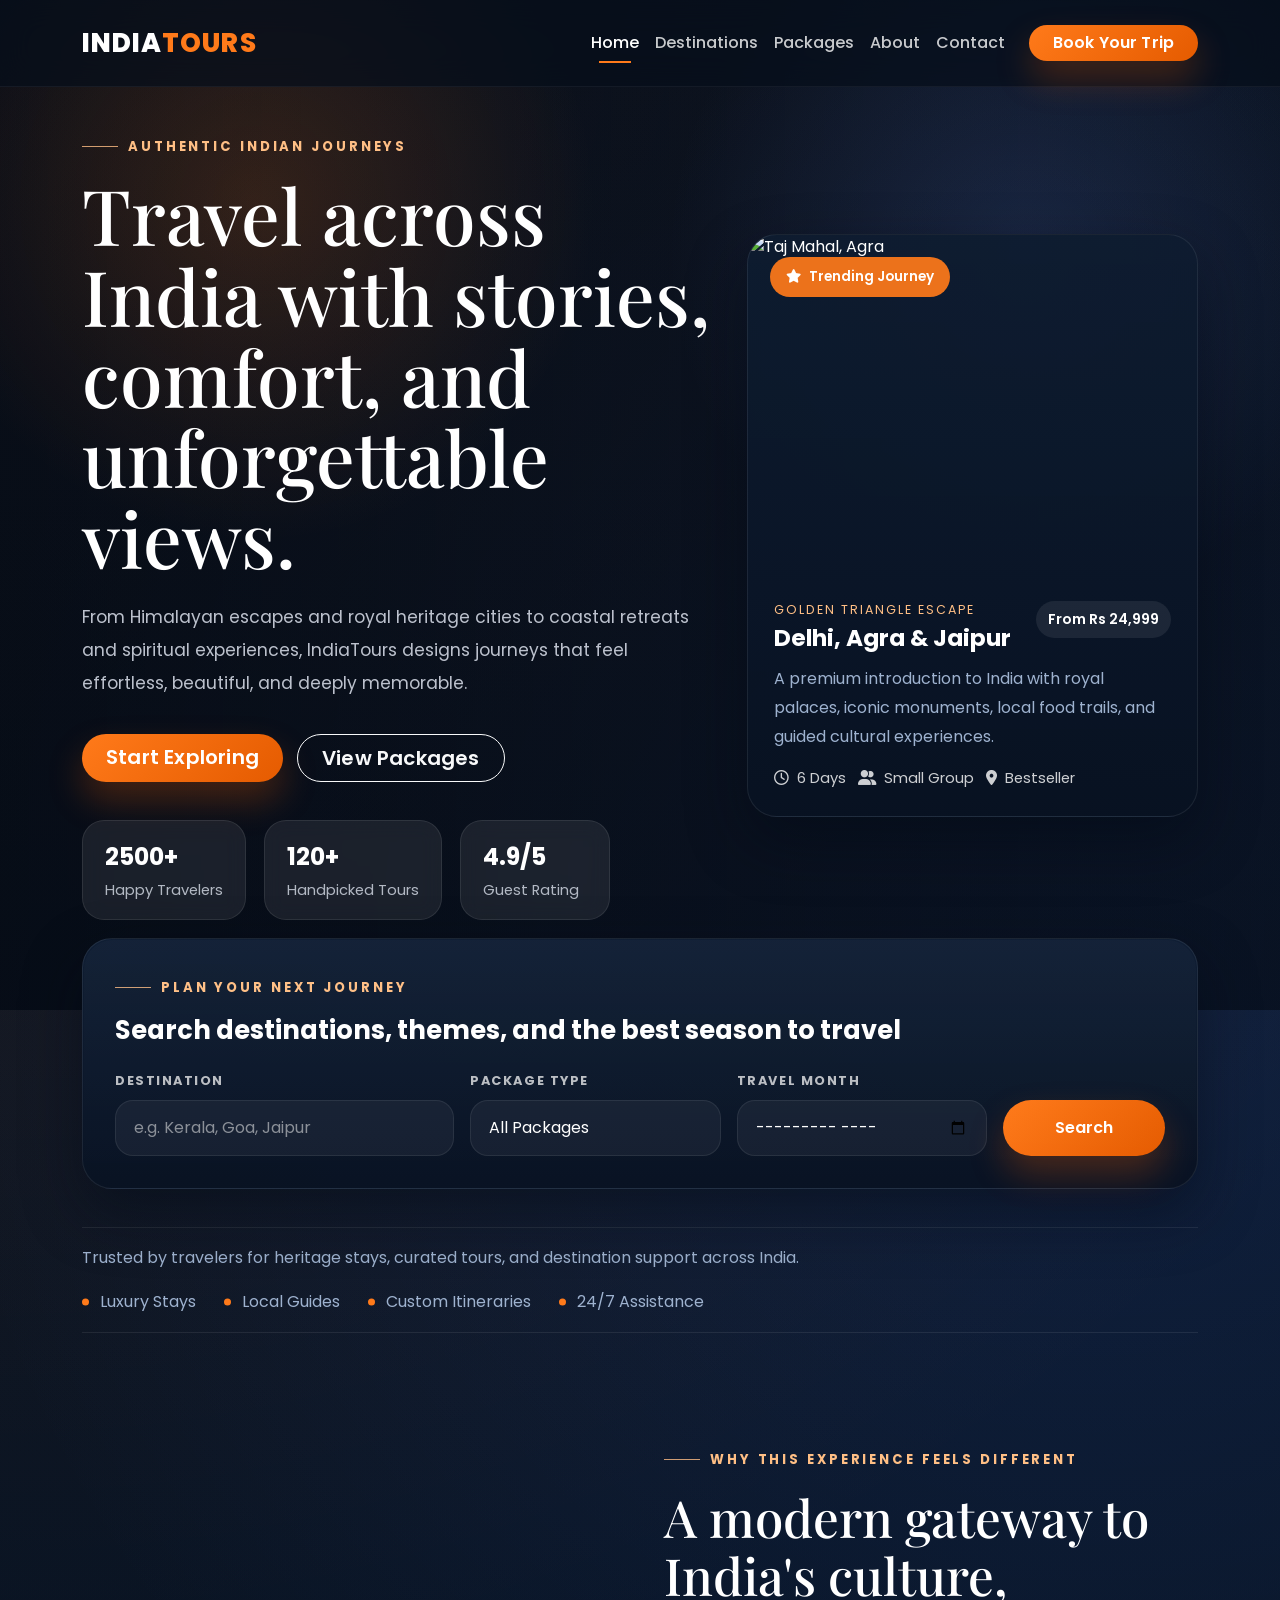
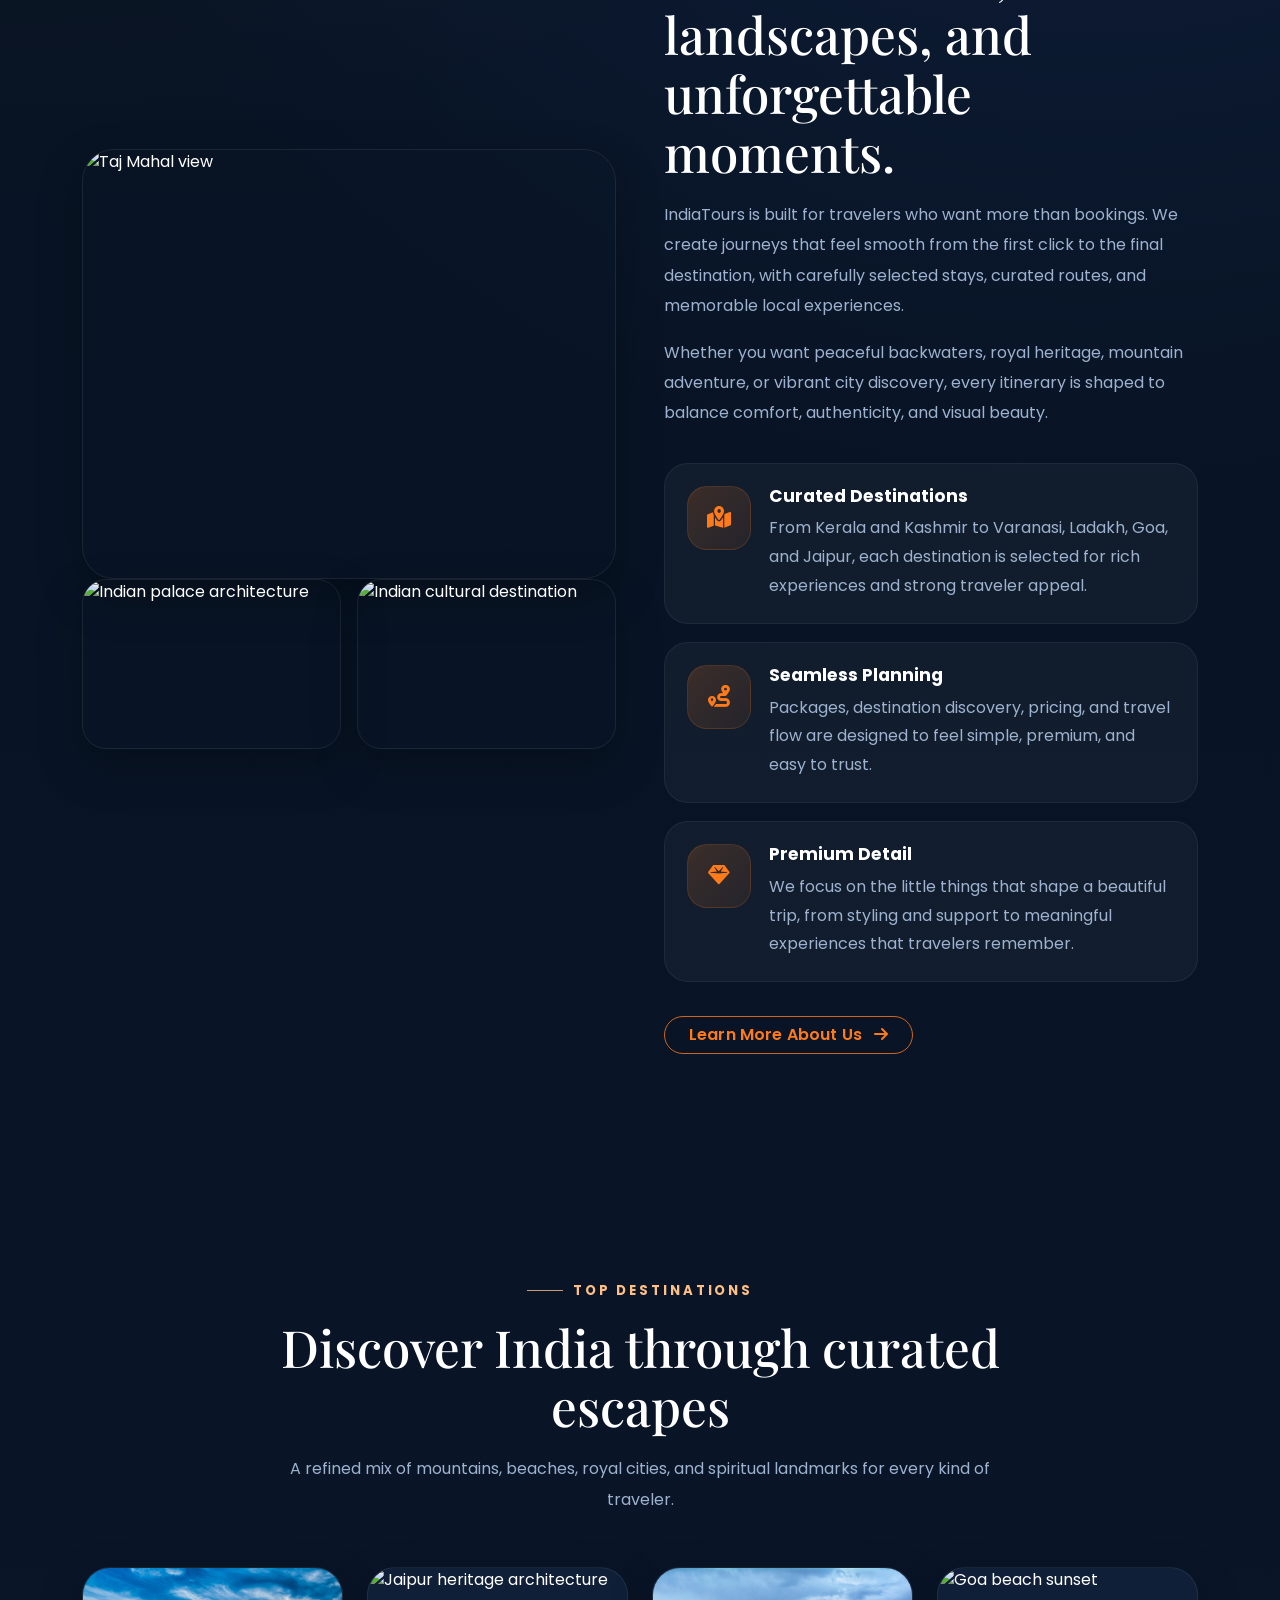
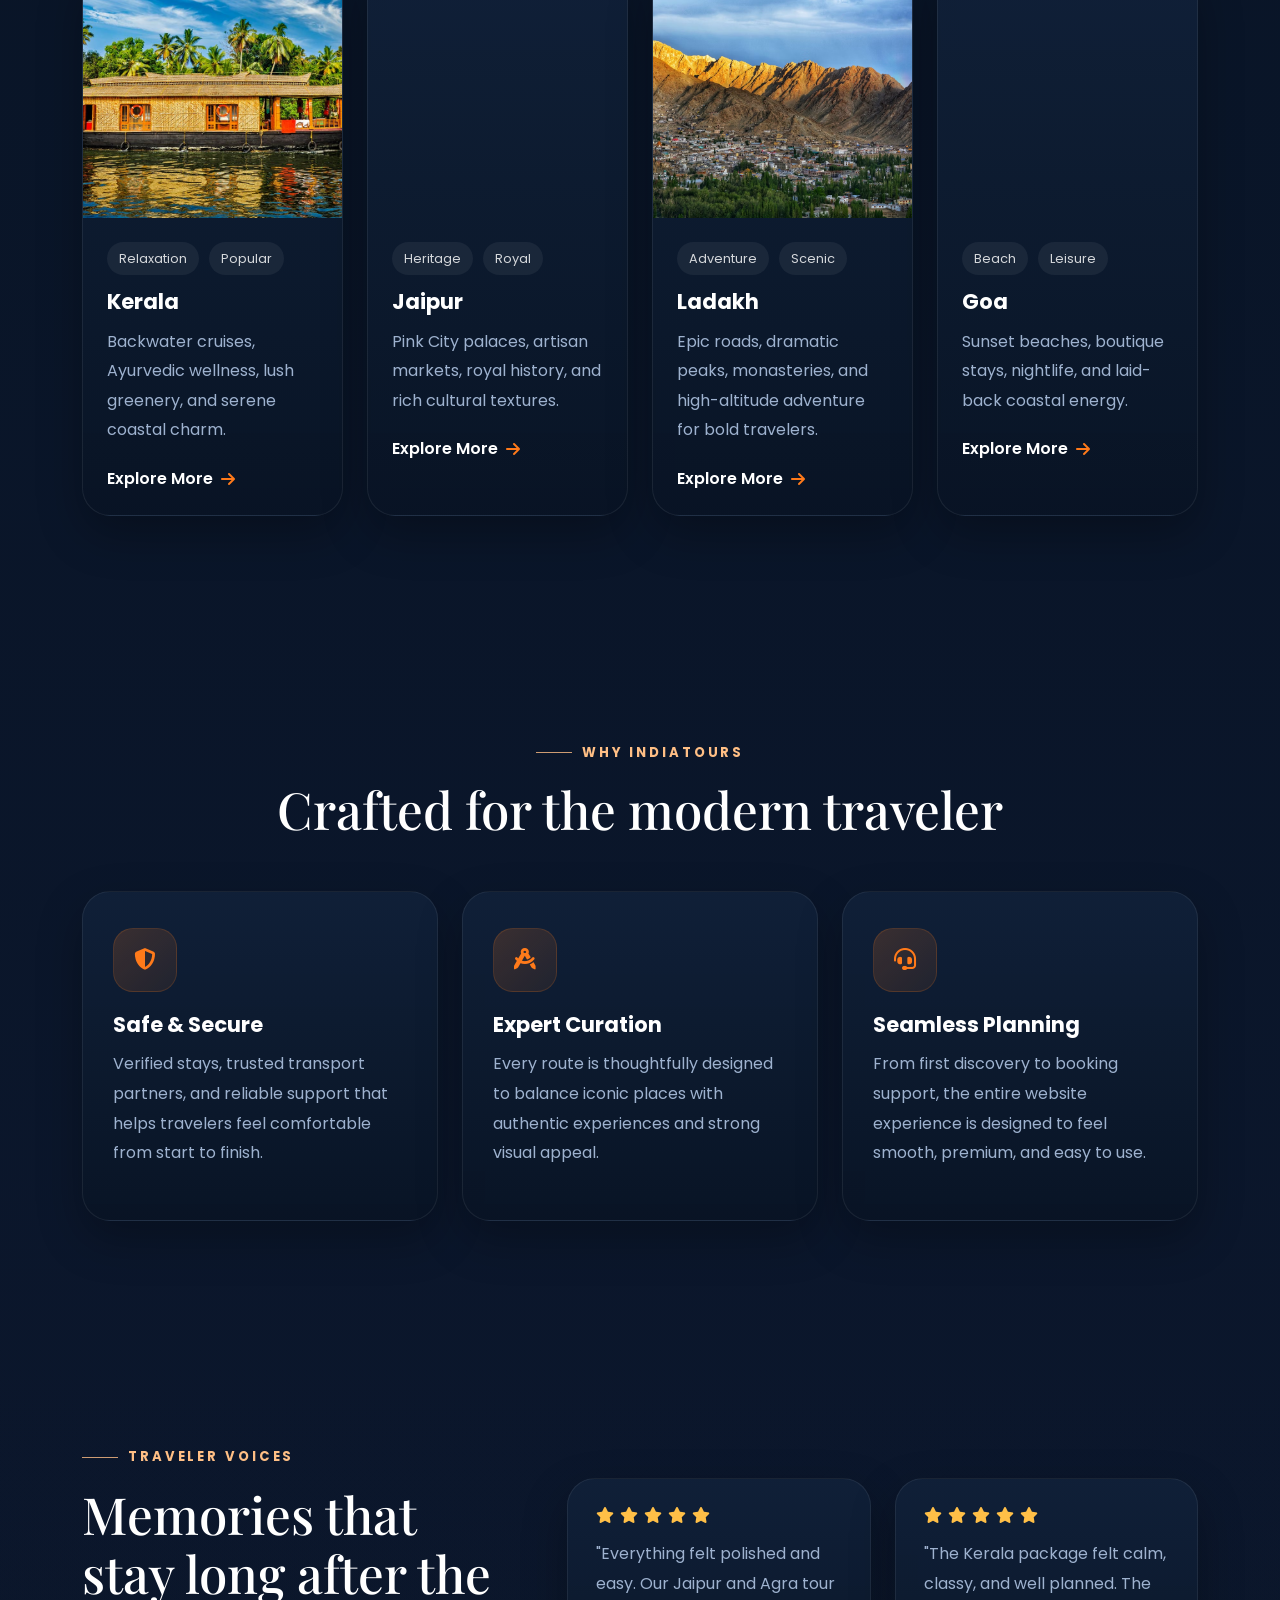
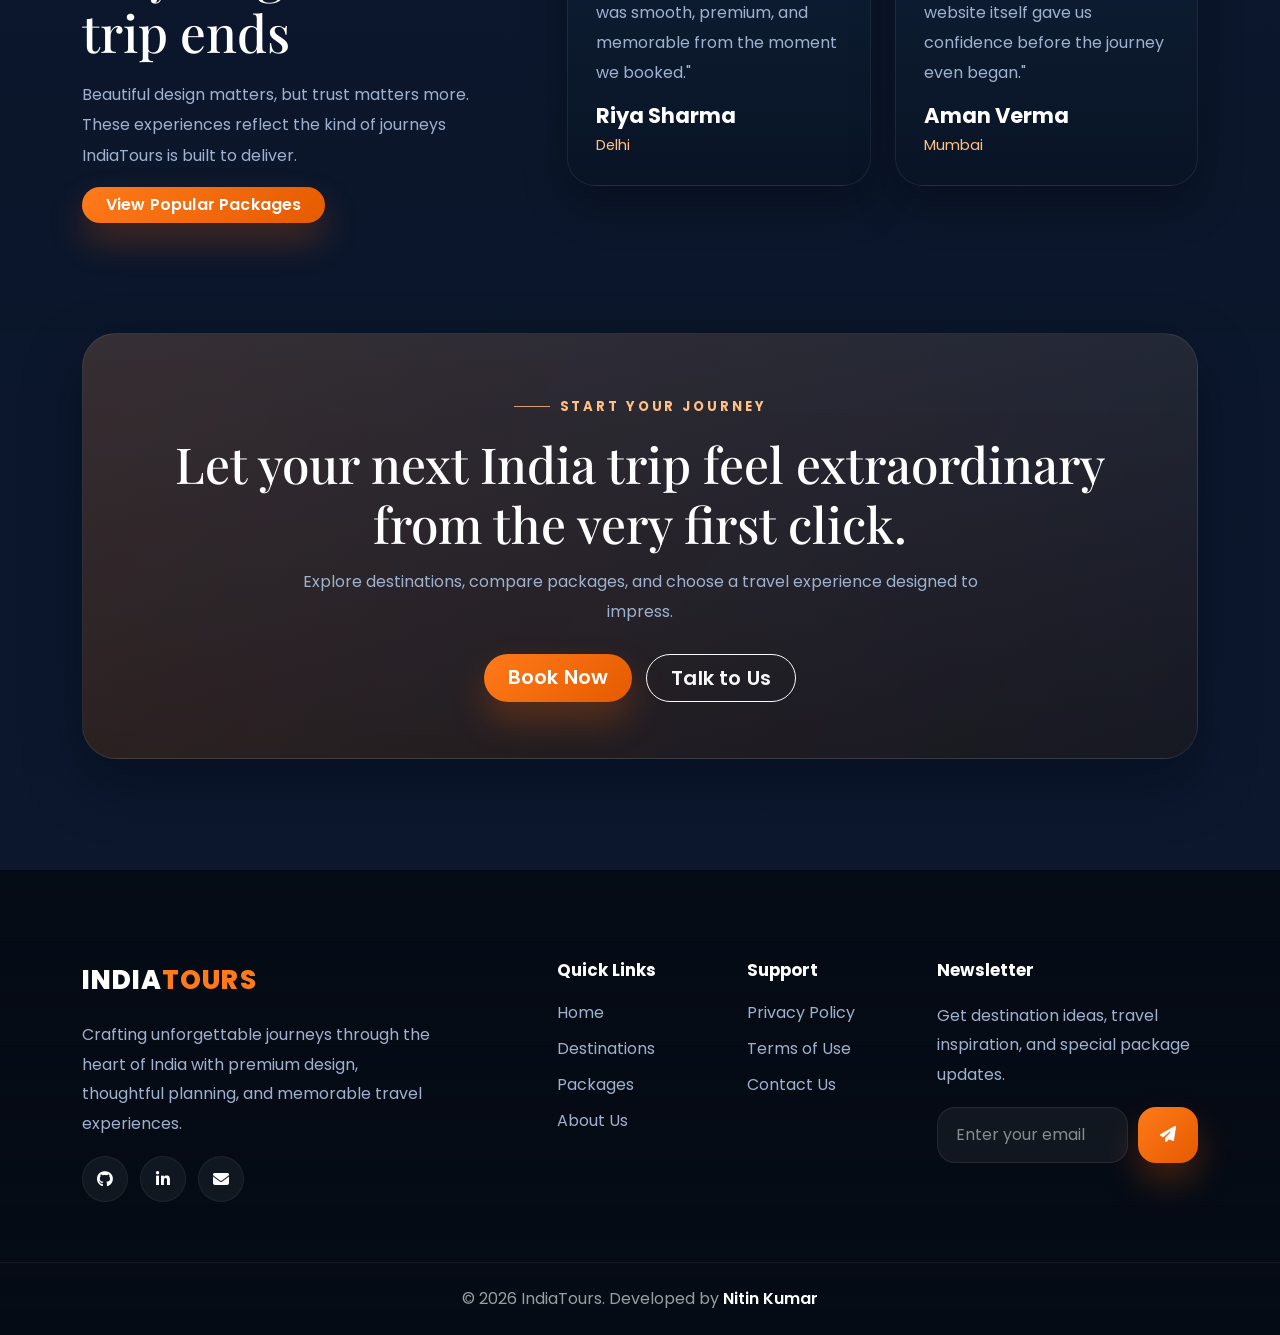
==== commit d0d2693e: "Update index.html" ====
--- a/index.html
+++ b/index.html
@@ -237,7 +237,7 @@
                 <div class="col-md-6 col-xl-3" data-reveal>
                     <article class="destination-card">
                         <div class="destination-image">
-                            <img src="img/kerala.jpg" alt="Kerala backwaters">
+                            <img src="kerala.jpg" alt="Kerala backwaters">
                         </div>
                         <div class="destination-body">
                             <div class="destination-meta">
@@ -271,7 +271,7 @@
                 <div class="col-md-6 col-xl-3" data-reveal>
                     <article class="destination-card">
                         <div class="destination-image">
-                            <img src="img/ladakh.avif" alt="Ladakh mountain road">
+                            <img src="ladakh.avif" alt="Ladakh mountain road">
                         </div>
                         <div class="destination-body">
                             <div class="destination-meta">
@@ -288,7 +288,7 @@
                 <div class="col-md-6 col-xl-3" data-reveal>
                     <article class="destination-card">
                         <div class="destination-image">
-                            <img src="img/goa.avif" alt="Goa beach sunset">
+                            <img src="goa.avif" alt="Goa beach sunset">
                         </div>
                         <div class="destination-body">
                             <div class="destination-meta">
